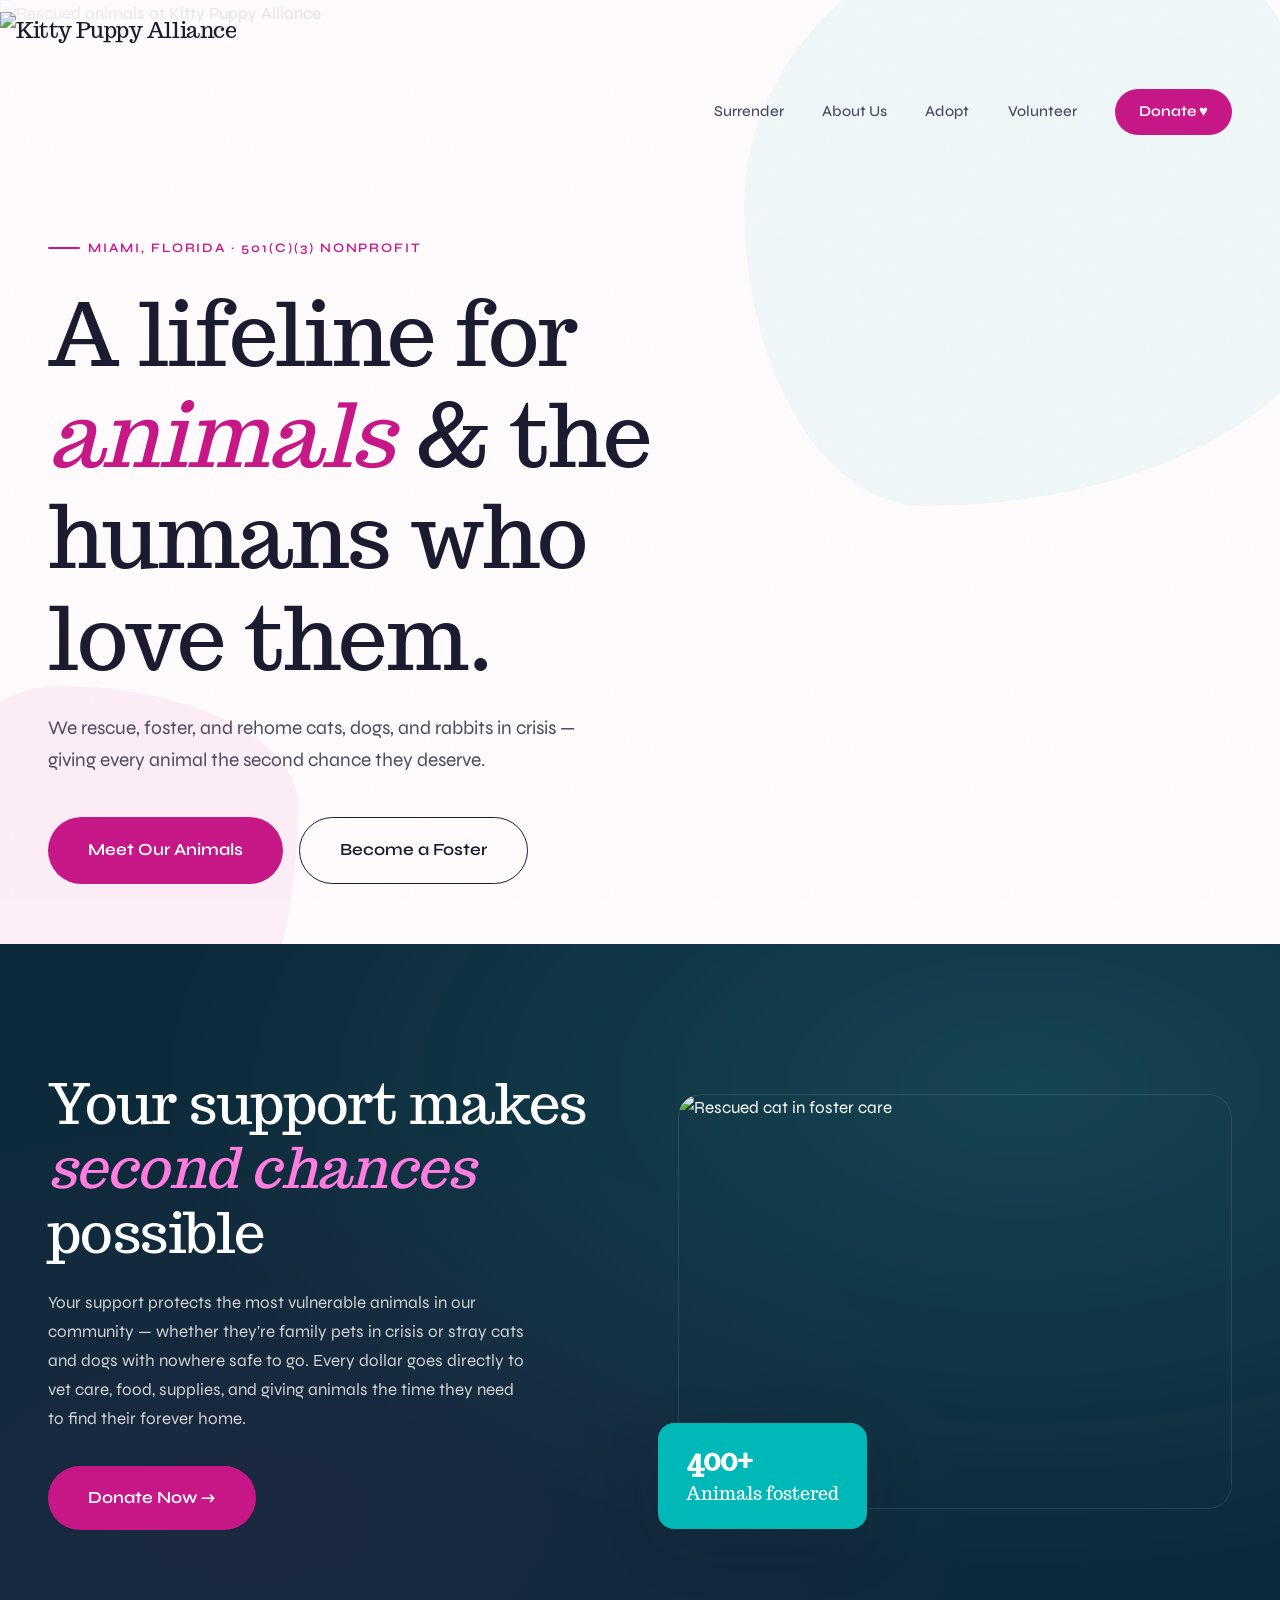
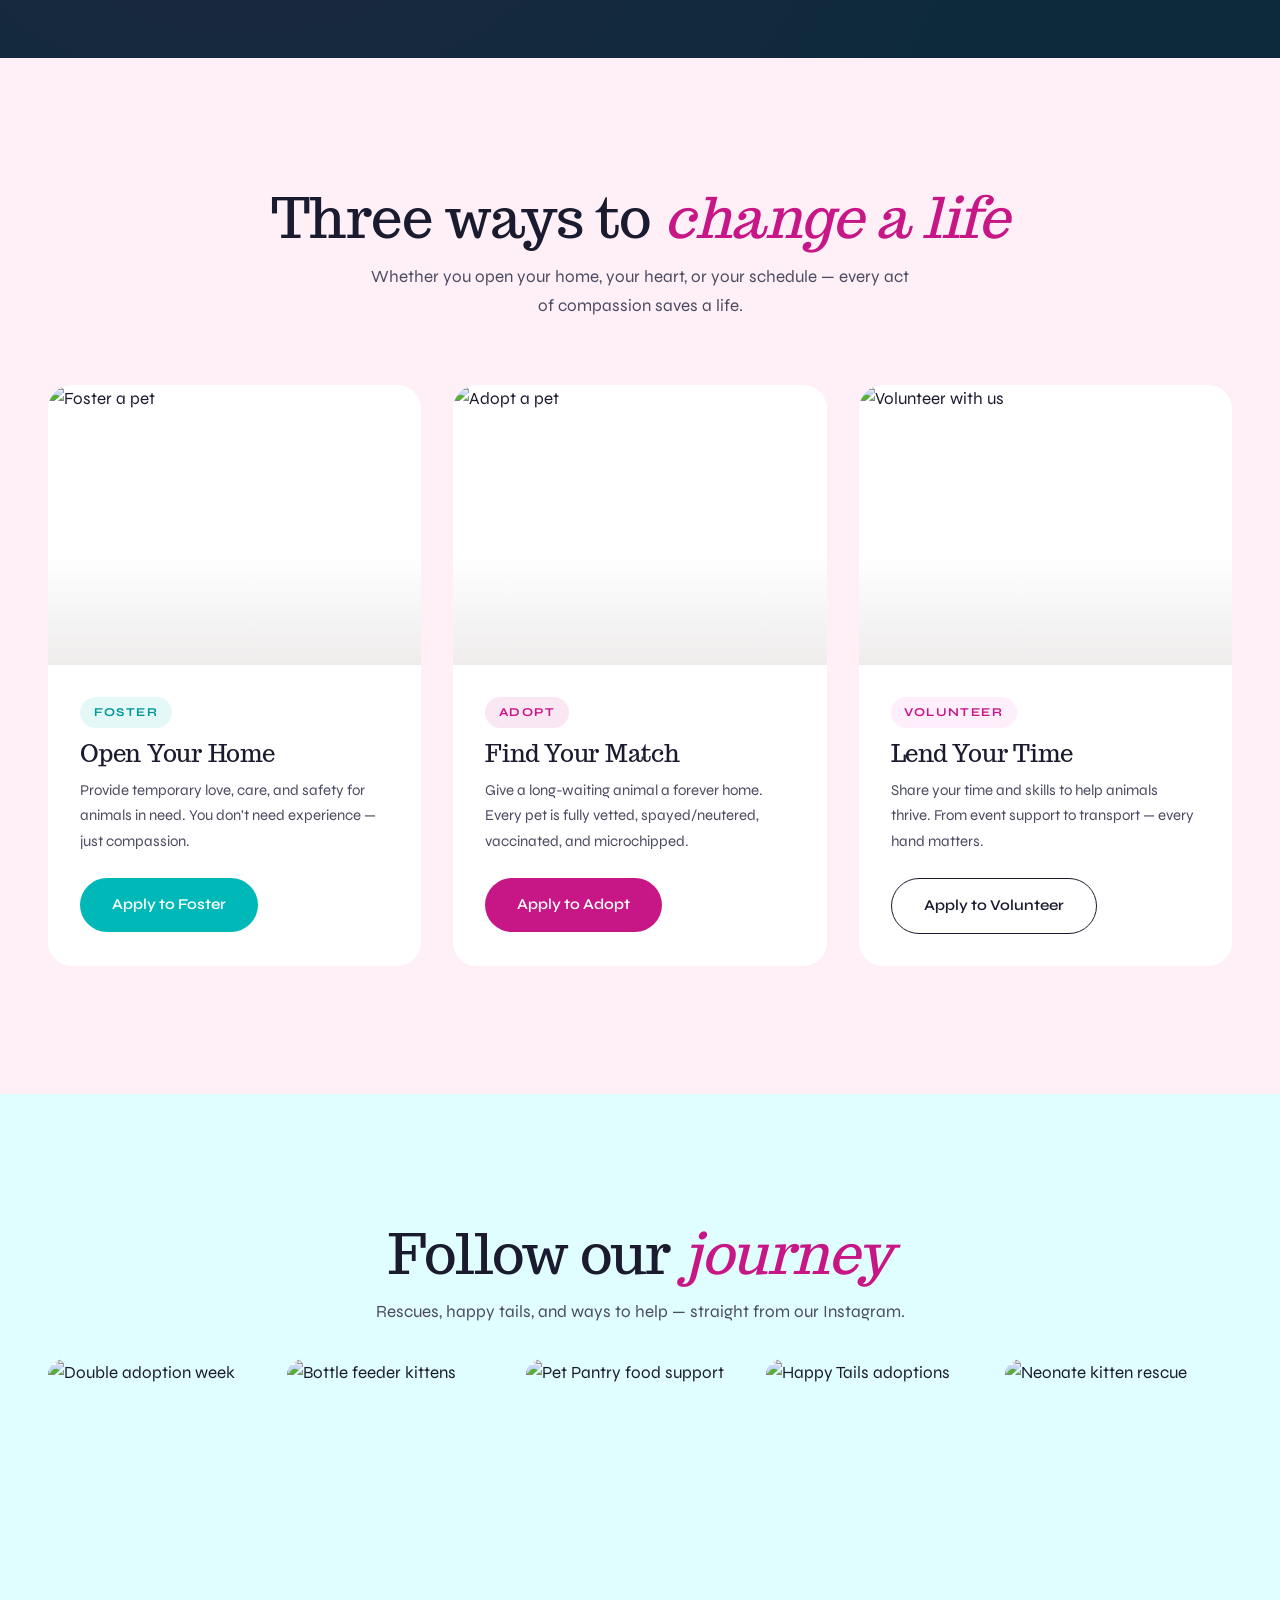
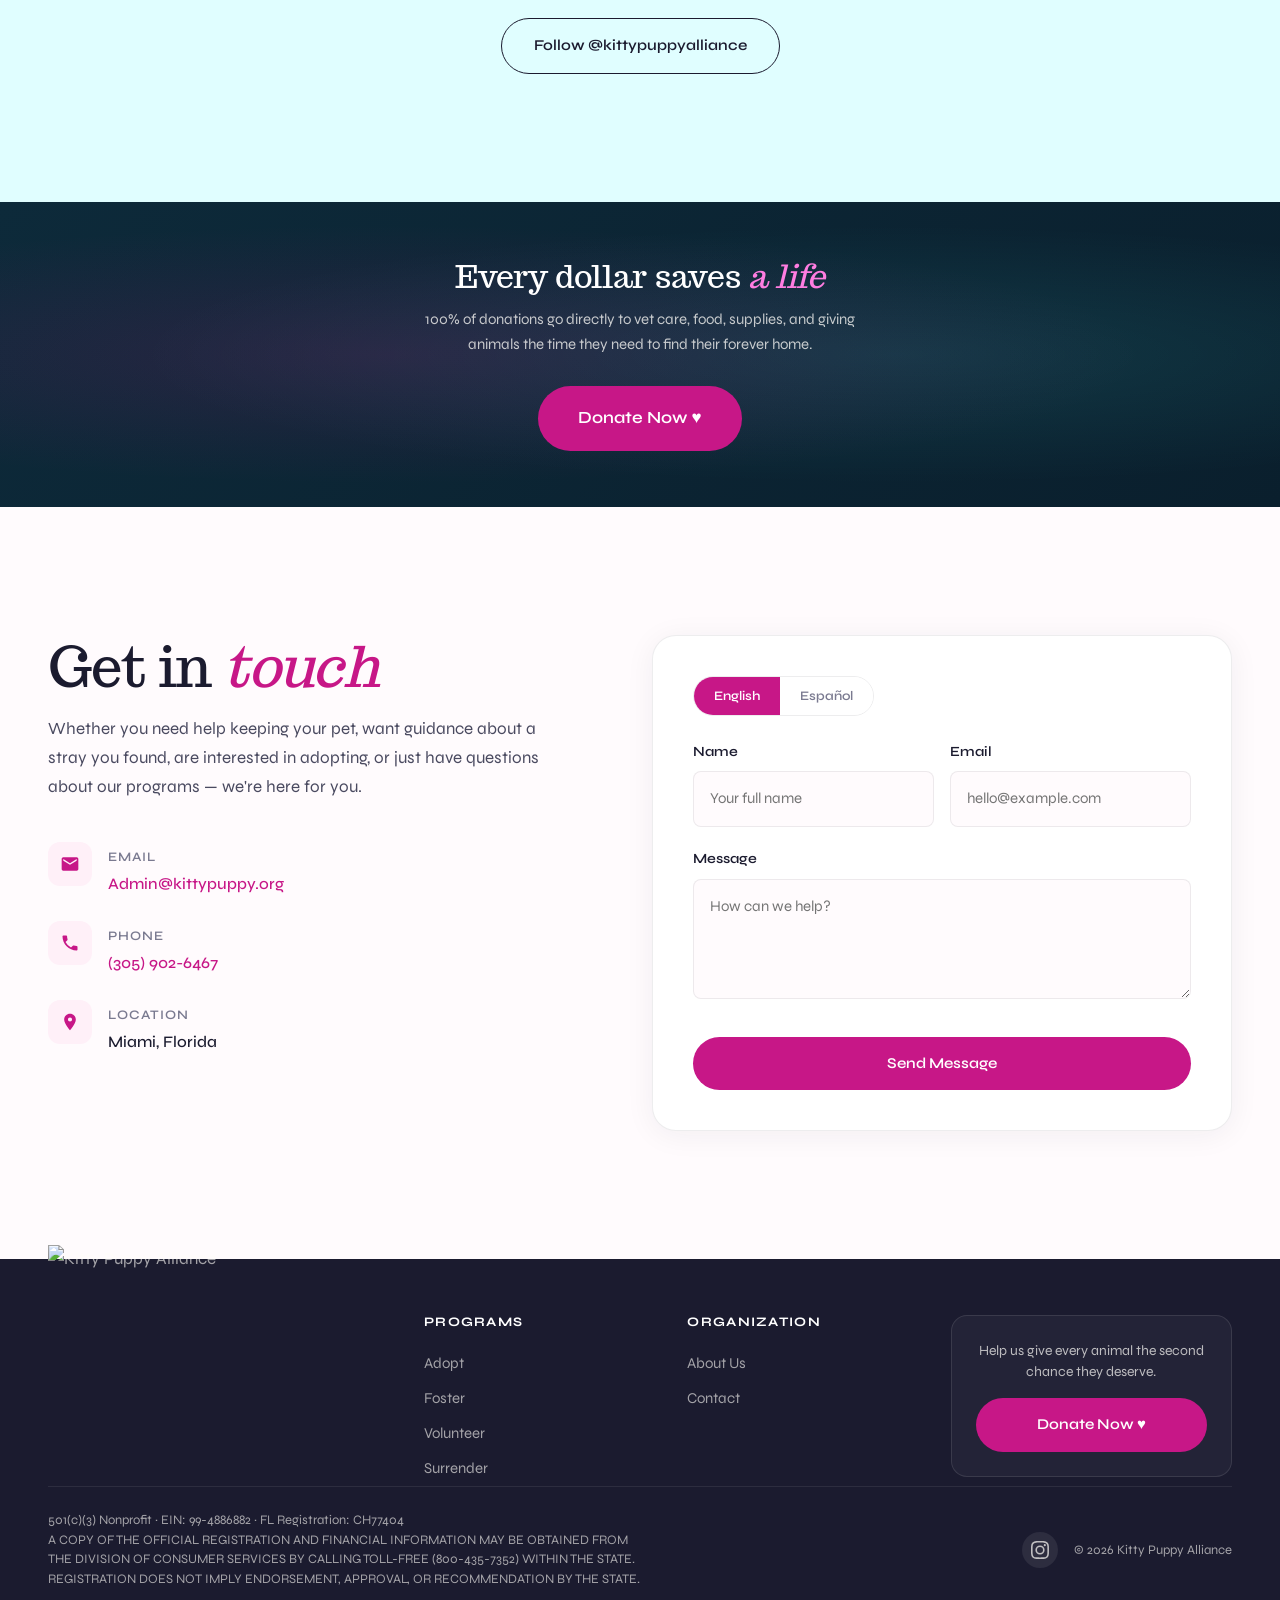
==== index.html @ 5770b817 "Initial commit — Kitty Puppy Alliance website Custom HTML/CSS/JS build with Formspree form integrati" ====
<!DOCTYPE html>
<html lang="en">
<head>
  <meta charset="UTF-8">
  <meta name="viewport" content="width=device-width, initial-scale=1.0">
  <title>Kitty Puppy Alliance — A Lifeline for Animals &amp; The Humans Who Love Them</title>
  <meta name="description" content="Kitty Puppy Alliance is a 501(c)(3) nonprofit animal rescue in Miami, Florida. We rescue, foster, and rehome cats, dogs, and rabbits in crisis.">
  <link rel="preconnect" href="https://fonts.googleapis.com">
  <link rel="preconnect" href="https://fonts.gstatic.com" crossorigin>
  <link href="https://fonts.googleapis.com/css2?family=Trocchi&family=Syne:wght@400;500;600;700&display=swap" rel="stylesheet">
  <link rel="stylesheet" href="styles.css">
</head>
<body>

  <div id="nav-include"></div>

  <!-- Hero -->
  <section class="hero">
    <div class="hero__bg">
      <img src="https://images.squarespace-cdn.com/content/v1/691a7016b13113248eb83f88/54608167-864c-4e49-a7c2-6efa915c23bf/IMG_3566.jpeg" alt="Rescued animals at Kitty Puppy Alliance" loading="eager">
      <div class="hero__overlay"></div>
    </div>
    <div class="hero__shape hero__shape--1"></div>
    <div class="hero__shape hero__shape--2"></div>
    <div class="container">
      <div class="hero__content">
        <span class="hero__eyebrow">Miami, Florida &middot; 501(c)(3) Nonprofit</span>
        <h1>A lifeline for <em>animals</em> &amp; the humans who love them.</h1>
        <p class="hero__subtitle">We rescue, foster, and rehome cats, dogs, and rabbits in crisis — giving every animal the second chance they deserve.</p>
        <div class="hero__actions">
          <a href="adopt.html" class="btn btn--primary btn--lg">Meet Our Animals</a>
          <a href="foster.html" class="btn btn--secondary btn--lg">Become a Foster</a>
        </div>
      </div>
    </div>
  </section>

  <!-- Support / Donate -->
  <section class="support" style="margin-top: 0;">
    <div class="container">
      <div class="support__inner">
        <div class="support__text reveal-left">
          <h2>Your support makes <em>second chances</em> possible</h2>
          <p>Your support protects the most vulnerable animals in our community — whether they're family pets in crisis or stray cats and dogs with nowhere safe to go. Every dollar goes directly to vet care, food, supplies, and giving animals the time they need to find their forever home.</p>
          <a href="https://checkout.shelterluv.com/donate/KPAI" class="btn btn--primary btn--lg" target="_blank" rel="noopener">Donate Now &rarr;</a>
        </div>
        <div class="support__visual reveal-right">
          <div class="support__image-frame">
            <img src="https://images.squarespace-cdn.com/content/v1/691a7016b13113248eb83f88/fd886018-0778-4a6e-8fae-75bd3ea95102/F988ADFD-F4CB-4E10-88B8-0BAFC2BAFEB6.jpeg" alt="Rescued cat in foster care" loading="lazy">
          </div>
          <div class="support__badge">
            <strong>400+</strong>
            Animals fostered
          </div>
        </div>
      </div>
    </div>
  </section>

  <!-- Programs -->
  <section class="programs">
    <div class="container">
      <div class="programs__header reveal">
        <h2>Three ways to <em>change a life</em></h2>
        <p>Whether you open your home, your heart, or your schedule — every act of compassion saves a life.</p>
      </div>
      <div class="programs__grid">
        <div class="program-card reveal reveal-delay-1">
          <div class="program-card__image">
            <img src="https://images.squarespace-cdn.com/content/v1/691a7016b13113248eb83f88/fd886018-0778-4a6e-8fae-75bd3ea95102/F988ADFD-F4CB-4E10-88B8-0BAFC2BAFEB6.jpeg" alt="Foster a pet" loading="lazy">
          </div>
          <div class="program-card__body">
            <span class="program-card__tag program-card__tag--foster">Foster</span>
            <h3>Open Your Home</h3>
            <p>Provide temporary love, care, and safety for animals in need. You don't need experience — just compassion.</p>
            <a href="https://www.shelterluv.com/matchme/foster/KPAI/Cat" class="btn btn--sage" target="_blank" rel="noopener">Apply to Foster</a>
          </div>
        </div>
        <div class="program-card reveal reveal-delay-2">
          <div class="program-card__image">
            <img src="https://images.squarespace-cdn.com/content/v1/691a7016b13113248eb83f88/6ddf6532-f4e2-40ac-bc16-fb9bcedf6098/11F26084-D905-4E90-BDD8-2910A146AE3D_1_105_c.jpeg" alt="Adopt a pet" loading="lazy">
          </div>
          <div class="program-card__body">
            <span class="program-card__tag program-card__tag--adopt">Adopt</span>
            <h3>Find Your Match</h3>
            <p>Give a long-waiting animal a forever home. Every pet is fully vetted, spayed/neutered, vaccinated, and microchipped.</p>
            <a href="https://www.shelterluv.com/matchme/adopt/KPAI/Cat" class="btn btn--primary" target="_blank" rel="noopener">Apply to Adopt</a>
          </div>
        </div>
        <div class="program-card reveal reveal-delay-3">
          <div class="program-card__image">
            <img src="https://images.squarespace-cdn.com/content/v1/691a7016b13113248eb83f88/5311fc59-9206-459a-94c9-543d35c94bcd/IMG_0986.jpeg" alt="Volunteer with us" loading="lazy">
          </div>
          <div class="program-card__body">
            <span class="program-card__tag program-card__tag--volunteer">Volunteer</span>
            <h3>Lend Your Time</h3>
            <p>Share your time and skills to help animals thrive. From event support to transport — every hand matters.</p>
            <a href="https://new.shelterluv.com/form/volunteer/KPAI/51851-volunteer-application" class="btn btn--secondary" target="_blank" rel="noopener">Apply to Volunteer</a>
          </div>
        </div>
      </div>
    </div>
  </section>

  <!-- Instagram Feed -->
  <section style="background: var(--bg-sage-light);">
    <div class="container">
      <div class="programs__header reveal" style="margin-bottom: 0;">
        <h2>Follow our <em>journey</em></h2>
        <p>Rescues, happy tails, and ways to help — straight from our Instagram.</p>
      </div>
      <div class="ig-grid reveal">
        <a href="https://www.instagram.com/p/DWP12eRjQel/" target="_blank" rel="noopener" class="ig-grid__item">
          <img src="https://images.squarespace-cdn.com/content/v1/691a7016b13113248eb83f88/1774317155910-GKJNLU2MZL0O3JR8AP4O/image-asset.jpeg" alt="Double adoption week" loading="lazy">
          <div class="ig-grid__overlay"><svg xmlns="http://www.w3.org/2000/svg" viewBox="0 0 24 24"><path d="M12 2.163c3.204 0 3.584.012 4.85.07 3.252.148 4.771 1.691 4.919 4.919.058 1.265.069 1.645.069 4.849 0 3.205-.012 3.584-.069 4.849-.149 3.225-1.664 4.771-4.919 4.919-1.266.058-1.644.07-4.85.07-3.204 0-3.584-.012-4.849-.07-3.26-.149-4.771-1.699-4.919-4.92-.058-1.265-.07-1.644-.07-4.849 0-3.204.013-3.583.07-4.849.149-3.227 1.664-4.771 4.919-4.919 1.266-.057 1.645-.069 4.849-.069zM12 0C8.741 0 8.333.014 7.053.072 2.695.272.273 2.69.073 7.052.014 8.333 0 8.741 0 12c0 3.259.014 3.668.072 4.948.2 4.358 2.618 6.78 6.98 6.98C8.333 23.986 8.741 24 12 24c3.259 0 3.668-.014 4.948-.072 4.354-.2 6.782-2.618 6.979-6.98.059-1.28.073-1.689.073-4.948 0-3.259-.014-3.667-.072-4.947-.196-4.354-2.617-6.78-6.979-6.98C15.668.014 15.259 0 12 0zm0 5.838a6.162 6.162 0 100 12.324 6.162 6.162 0 000-12.324zM12 16a4 4 0 110-8 4 4 0 010 8zm6.406-11.845a1.44 1.44 0 100 2.881 1.44 1.44 0 000-2.881z"/></svg></div>
        </a>
        <a href="https://www.instagram.com/p/DWKVQyRFB41/" target="_blank" rel="noopener" class="ig-grid__item">
          <img src="https://images.squarespace-cdn.com/content/v1/691a7016b13113248eb83f88/1774131283427-M9FL3UNNL8Z00792PB2P/image-asset.jpeg" alt="Bottle feeder kittens" loading="lazy">
          <div class="ig-grid__overlay"><svg xmlns="http://www.w3.org/2000/svg" viewBox="0 0 24 24"><path d="M12 2.163c3.204 0 3.584.012 4.85.07 3.252.148 4.771 1.691 4.919 4.919.058 1.265.069 1.645.069 4.849 0 3.205-.012 3.584-.069 4.849-.149 3.225-1.664 4.771-4.919 4.919-1.266.058-1.644.07-4.85.07-3.204 0-3.584-.012-4.849-.07-3.26-.149-4.771-1.699-4.919-4.92-.058-1.265-.07-1.644-.07-4.849 0-3.204.013-3.583.07-4.849.149-3.227 1.664-4.771 4.919-4.919 1.266-.057 1.645-.069 4.849-.069zM12 0C8.741 0 8.333.014 7.053.072 2.695.272.273 2.69.073 7.052.014 8.333 0 8.741 0 12c0 3.259.014 3.668.072 4.948.2 4.358 2.618 6.78 6.98 6.98C8.333 23.986 8.741 24 12 24c3.259 0 3.668-.014 4.948-.072 4.354-.2 6.782-2.618 6.979-6.98.059-1.28.073-1.689.073-4.948 0-3.259-.014-3.667-.072-4.947-.196-4.354-2.617-6.78-6.979-6.98C15.668.014 15.259 0 12 0zm0 5.838a6.162 6.162 0 100 12.324 6.162 6.162 0 000-12.324zM12 16a4 4 0 110-8 4 4 0 010 8zm6.406-11.845a1.44 1.44 0 100 2.881 1.44 1.44 0 000-2.881z"/></svg></div>
        </a>
        <a href="https://www.instagram.com/p/DWEZ2PWCpsP/" target="_blank" rel="noopener" class="ig-grid__item">
          <img src="https://images.squarespace-cdn.com/content/v1/691a7016b13113248eb83f88/1773930062171-0SS6XVRZ5GCM2GDTG0KZ/image-asset.jpeg" alt="Pet Pantry food support" loading="lazy">
          <div class="ig-grid__overlay"><svg xmlns="http://www.w3.org/2000/svg" viewBox="0 0 24 24"><path d="M12 2.163c3.204 0 3.584.012 4.85.07 3.252.148 4.771 1.691 4.919 4.919.058 1.265.069 1.645.069 4.849 0 3.205-.012 3.584-.069 4.849-.149 3.225-1.664 4.771-4.919 4.919-1.266.058-1.644.07-4.85.07-3.204 0-3.584-.012-4.849-.07-3.26-.149-4.771-1.699-4.919-4.92-.058-1.265-.07-1.644-.07-4.849 0-3.204.013-3.583.07-4.849.149-3.227 1.664-4.771 4.919-4.919 1.266-.057 1.645-.069 4.849-.069zM12 0C8.741 0 8.333.014 7.053.072 2.695.272.273 2.69.073 7.052.014 8.333 0 8.741 0 12c0 3.259.014 3.668.072 4.948.2 4.358 2.618 6.78 6.98 6.98C8.333 23.986 8.741 24 12 24c3.259 0 3.668-.014 4.948-.072 4.354-.2 6.782-2.618 6.979-6.98.059-1.28.073-1.689.073-4.948 0-3.259-.014-3.667-.072-4.947-.196-4.354-2.617-6.78-6.979-6.98C15.668.014 15.259 0 12 0zm0 5.838a6.162 6.162 0 100 12.324 6.162 6.162 0 000-12.324zM12 16a4 4 0 110-8 4 4 0 010 8zm6.406-11.845a1.44 1.44 0 100 2.881 1.44 1.44 0 000-2.881z"/></svg></div>
        </a>
        <a href="https://www.instagram.com/p/DWCsL9SlCIN/" target="_blank" rel="noopener" class="ig-grid__item">
          <img src="https://images.squarespace-cdn.com/content/v1/691a7016b13113248eb83f88/1773873882048-8CS8K16EVOA4K0YY1HZN/image-asset.jpeg" alt="Happy Tails adoptions" loading="lazy">
          <div class="ig-grid__overlay"><svg xmlns="http://www.w3.org/2000/svg" viewBox="0 0 24 24"><path d="M12 2.163c3.204 0 3.584.012 4.85.07 3.252.148 4.771 1.691 4.919 4.919.058 1.265.069 1.645.069 4.849 0 3.205-.012 3.584-.069 4.849-.149 3.225-1.664 4.771-4.919 4.919-1.266.058-1.644.07-4.85.07-3.204 0-3.584-.012-4.849-.07-3.26-.149-4.771-1.699-4.919-4.92-.058-1.265-.07-1.644-.07-4.849 0-3.204.013-3.583.07-4.849.149-3.227 1.664-4.771 4.919-4.919 1.266-.057 1.645-.069 4.849-.069zM12 0C8.741 0 8.333.014 7.053.072 2.695.272.273 2.69.073 7.052.014 8.333 0 8.741 0 12c0 3.259.014 3.668.072 4.948.2 4.358 2.618 6.78 6.98 6.98C8.333 23.986 8.741 24 12 24c3.259 0 3.668-.014 4.948-.072 4.354-.2 6.782-2.618 6.979-6.98.059-1.28.073-1.689.073-4.948 0-3.259-.014-3.667-.072-4.947-.196-4.354-2.617-6.78-6.979-6.98C15.668.014 15.259 0 12 0zm0 5.838a6.162 6.162 0 100 12.324 6.162 6.162 0 000-12.324zM12 16a4 4 0 110-8 4 4 0 010 8zm6.406-11.845a1.44 1.44 0 100 2.881 1.44 1.44 0 000-2.881z"/></svg></div>
        </a>
        <a href="https://www.instagram.com/p/DV6NCt9jXRo/" target="_blank" rel="noopener" class="ig-grid__item">
          <img src="https://images.squarespace-cdn.com/content/v1/691a7016b13113248eb83f88/1773588071736-IW64A3GZFKMTSSJ0R5R1/image-asset.jpeg" alt="Neonate kitten rescue" loading="lazy">
          <div class="ig-grid__overlay"><svg xmlns="http://www.w3.org/2000/svg" viewBox="0 0 24 24"><path d="M12 2.163c3.204 0 3.584.012 4.85.07 3.252.148 4.771 1.691 4.919 4.919.058 1.265.069 1.645.069 4.849 0 3.205-.012 3.584-.069 4.849-.149 3.225-1.664 4.771-4.919 4.919-1.266.058-1.644.07-4.85.07-3.204 0-3.584-.012-4.849-.07-3.26-.149-4.771-1.699-4.919-4.92-.058-1.265-.07-1.644-.07-4.849 0-3.204.013-3.583.07-4.849.149-3.227 1.664-4.771 4.919-4.919 1.266-.057 1.645-.069 4.849-.069zM12 0C8.741 0 8.333.014 7.053.072 2.695.272.273 2.69.073 7.052.014 8.333 0 8.741 0 12c0 3.259.014 3.668.072 4.948.2 4.358 2.618 6.78 6.98 6.98C8.333 23.986 8.741 24 12 24c3.259 0 3.668-.014 4.948-.072 4.354-.2 6.782-2.618 6.979-6.98.059-1.28.073-1.689.073-4.948 0-3.259-.014-3.667-.072-4.947-.196-4.354-2.617-6.78-6.979-6.98C15.668.014 15.259 0 12 0zm0 5.838a6.162 6.162 0 100 12.324 6.162 6.162 0 000-12.324zM12 16a4 4 0 110-8 4 4 0 010 8zm6.406-11.845a1.44 1.44 0 100 2.881 1.44 1.44 0 000-2.881z"/></svg></div>
        </a>
      </div>
      <div style="text-align: center; margin-top: 2rem;" class="reveal">
        <a href="https://www.instagram.com/kittypuppyalliance/" target="_blank" rel="noopener" class="btn btn--secondary">Follow @kittypuppyalliance</a>
      </div>
    </div>
  </section>

  <!-- Donate CTA Banner -->
  <section class="donate-banner">
    <div class="container">
      <div class="donate-banner__inner">
        <h3>Every dollar saves <em>a life</em></h3>
        <p>100% of donations go directly to vet care, food, supplies, and giving animals the time they need to find their forever home.</p>
        <a href="https://checkout.shelterluv.com/donate/KPAI" class="btn btn--primary btn--lg" target="_blank" rel="noopener">Donate Now &hearts;</a>
      </div>
    </div>
  </section>

  <!-- Contact -->
  <section class="contact" id="contact">
    <div class="container">
      <div class="contact__inner">
        <div class="contact__info reveal-left">
          <h2>Get in <em>touch</em></h2>
          <p>Whether you need help keeping your pet, want guidance about a stray you found, are interested in adopting, or just have questions about our programs — we're here for you.</p>
          <div class="contact__detail">
            <div class="contact__detail-icon">
              <svg xmlns="http://www.w3.org/2000/svg" viewBox="0 0 24 24"><path d="M20 4H4c-1.1 0-2 .9-2 2v12c0 1.1.9 2 2 2h16c1.1 0 2-.9 2-2V6c0-1.1-.9-2-2-2zm0 4l-8 5-8-5V6l8 5 8-5v2z"/></svg>
            </div>
            <div class="contact__detail-text">
              <div class="contact__detail-label">Email</div>
              <div class="contact__detail-value"><a href="mailto:Admin@kittypuppy.org">Admin@kittypuppy.org</a></div>
            </div>
          </div>
          <div class="contact__detail">
            <div class="contact__detail-icon">
              <svg xmlns="http://www.w3.org/2000/svg" viewBox="0 0 24 24"><path d="M6.62 10.79a15.053 15.053 0 006.59 6.59l2.2-2.2a1.003 1.003 0 011.01-.24c1.12.37 2.33.57 3.57.57.55 0 1 .45 1 1V20c0 .55-.45 1-1 1-9.39 0-17-7.61-17-17 0-.55.45-1 1-1h3.5c.55 0 1 .45 1 1 0 1.25.2 2.45.57 3.57.1.31.03.66-.25 1.02l-2.2 2.2z"/></svg>
            </div>
            <div class="contact__detail-text">
              <div class="contact__detail-label">Phone</div>
              <div class="contact__detail-value"><a href="tel:+13059026467">(305) 902-6467</a></div>
            </div>
          </div>
          <div class="contact__detail">
            <div class="contact__detail-icon">
              <svg xmlns="http://www.w3.org/2000/svg" viewBox="0 0 24 24"><path d="M12 2C8.13 2 5 5.13 5 9c0 5.25 7 13 7 13s7-7.75 7-13c0-3.87-3.13-7-7-7zm0 9.5a2.5 2.5 0 010-5 2.5 2.5 0 010 5z"/></svg>
            </div>
            <div class="contact__detail-text">
              <div class="contact__detail-label">Location</div>
              <div class="contact__detail-value">Miami, Florida</div>
            </div>
          </div>
        </div>
        <form class="form reveal-right" action="https://formspree.io/f/xvzdnaza" method="POST" data-lang-form>
          <input type="hidden" name="_subject" value="New Contact Message — KPA Website">
          <div class="form__lang-toggle">
            <button type="button" class="form__lang-btn selected" data-lang="en">English</button>
            <button type="button" class="form__lang-btn" data-lang="es">Espa&ntilde;ol</button>
          </div>
          <div class="form__row">
            <div class="form__group">
              <label class="form__label" for="name" data-en="Name" data-es="Nombre">Name</label>
              <input class="form__input" type="text" id="name" name="name" data-en-ph="Your full name" data-es-ph="Su nombre completo" placeholder="Your full name" required>
            </div>
            <div class="form__group">
              <label class="form__label" for="email" data-en="Email" data-es="Correo electr&oacute;nico">Email</label>
              <input class="form__input" type="email" id="email" name="email" data-en-ph="hello@example.com" data-es-ph="hola@ejemplo.com" placeholder="hello@example.com" required>
            </div>
          </div>
          <div class="form__group">
            <label class="form__label" for="message" data-en="Message" data-es="Mensaje">Message</label>
            <textarea class="form__textarea" id="message" name="message" data-en-ph="How can we help?" data-es-ph="&iquest;C&oacute;mo podemos ayudarle?" placeholder="How can we help?" required></textarea>
          </div>
          <button type="submit" class="btn btn--primary" data-en="Send Message" data-es="Enviar mensaje">Send Message</button>
        </form>
      </div>
    </div>
  </section>

  <div id="footer-include"></div>
  <div id="donate-modal-include"></div>

  <script src="script.js"></script>
</body>
</html>
---- styles.css ----
/* ============================================
   KITTY PUPPY ALLIANCE — Editorial Sanctuary
   ============================================ */

/* --- CSS Variables --- */
:root {
  --bg-cream: #FFFBFD;
  --bg-warm: #FFF0F8;
  --bg-blush: #FFE4F0;
  --bg-sage-light: #E0FEFF;
  --text-primary: #1B1B2F;
  --text-secondary: #4A4A60;
  --text-muted: #7A7A90;
  --accent-terracotta: #c71787;
  --accent-terracotta-dark: #a01270;
  --accent-sage: #00b8b8;
  --accent-sage-dark: #009696;
  --accent-gold: #ff7de1;
  --accent-forest: #0d2a3a;
  --accent-teal: #4dfffe;
  --white: #ffffff;
  --border-light: rgba(27, 27, 47, 0.08);
  --shadow-soft: 0 4px 30px rgba(27, 27, 47, 0.06);
  --shadow-medium: 0 8px 40px rgba(27, 27, 47, 0.1);
  --shadow-strong: 0 16px 60px rgba(27, 27, 47, 0.14);
  --radius-sm: 8px;
  --radius-md: 16px;
  --radius-lg: 24px;
  --radius-xl: 40px;
  --transition-fast: 0.2s cubic-bezier(0.4, 0, 0.2, 1);
  --transition-smooth: 0.4s cubic-bezier(0.4, 0, 0.2, 1);
  --transition-spring: 0.6s cubic-bezier(0.34, 1.56, 0.64, 1);
  --font-display: 'Trocchi', 'Georgia', serif;
  --font-body: 'Syne', 'Segoe UI', sans-serif;
  --container-max: 1280px;
  --container-narrow: 860px;
}

/* --- Reset & Base --- */
*, *::before, *::after {
  margin: 0;
  padding: 0;
  box-sizing: border-box;
}

html {
  scroll-behavior: smooth;
  -webkit-font-smoothing: antialiased;
  -moz-osx-font-smoothing: grayscale;
  overflow-x: hidden;
}

body {
  font-family: var(--font-body);
  font-size: 1.0625rem;
  line-height: 1.7;
  color: var(--text-primary);
  background-color: var(--bg-cream);
  overflow-x: hidden;
}

/* Grain overlay */
body::after {
  content: '';
  position: fixed;
  inset: 0;
  pointer-events: none;
  z-index: 9999;
  opacity: 0.018;
  background-image: url("data:image/svg+xml,%3Csvg viewBox='0 0 256 256' xmlns='http://www.w3.org/2000/svg'%3E%3Cfilter id='n'%3E%3CfeTurbulence type='fractalNoise' baseFrequency='0.85' numOctaves='4' stitchTiles='stitch'/%3E%3C/filter%3E%3Crect width='100%25' height='100%25' filter='url(%23n)'/%3E%3C/svg%3E");
  background-repeat: repeat;
  background-size: 200px;
}

img {
  max-width: 100%;
  height: auto;
  display: block;
}

a {
  color: inherit;
  text-decoration: none;
}

ul, ol {
  list-style: none;
}

button, input, textarea, select {
  font: inherit;
  color: inherit;
  border: none;
  background: none;
  outline: none;
}

button {
  cursor: pointer;
}

/* --- Typography --- */
h1, h2, h3, h4 {
  font-family: var(--font-display);
  font-weight: 400;
  line-height: 1.15;
  letter-spacing: -0.01em;
}

h1 {
  font-size: clamp(2.8rem, 7vw, 5.5rem);
}

h2 {
  font-size: clamp(2rem, 4.5vw, 3.5rem);
}

h3 {
  font-size: clamp(1.5rem, 2.5vw, 2rem);
}

h4 {
  font-size: clamp(1.2rem, 2vw, 1.5rem);
}

p {
  max-width: 68ch;
}

.text-muted {
  color: var(--text-muted);
}

.text-secondary {
  color: var(--text-secondary);
}

em, .italic {
  font-style: italic;
}

.display-serif {
  font-family: var(--font-display);
}

/* --- Layout --- */
.container {
  width: 100%;
  max-width: var(--container-max);
  margin: 0 auto;
  padding: 0 clamp(1.25rem, 4vw, 3rem);
}

.container--narrow {
  max-width: var(--container-narrow);
}

section {
  padding: clamp(4rem, 10vw, 8rem) 0;
}

/* --- Scroll Reveal Animations --- */
.reveal {
  opacity: 0;
  transform: translateY(32px);
  transition: opacity 0.8s cubic-bezier(0.4, 0, 0.2, 1),
              transform 0.8s cubic-bezier(0.4, 0, 0.2, 1);
}

.reveal.visible {
  opacity: 1;
  transform: translateY(0);
}

.reveal-delay-1 { transition-delay: 0.1s; }
.reveal-delay-2 { transition-delay: 0.2s; }
.reveal-delay-3 { transition-delay: 0.3s; }
.reveal-delay-4 { transition-delay: 0.4s; }

/* Fade in from left/right */
.reveal-left {
  opacity: 0;
  transform: translateX(-40px);
  transition: opacity 0.8s cubic-bezier(0.4, 0, 0.2, 1),
              transform 0.8s cubic-bezier(0.4, 0, 0.2, 1);
}

.reveal-right {
  opacity: 0;
  transform: translateX(40px);
  transition: opacity 0.8s cubic-bezier(0.4, 0, 0.2, 1),
              transform 0.8s cubic-bezier(0.4, 0, 0.2, 1);
}

.reveal-left.visible,
.reveal-right.visible {
  opacity: 1;
  transform: translateX(0);
}

/* --- Navigation --- */
.nav {
  position: fixed;
  top: 0;
  left: 0;
  right: 0;
  z-index: 1000;
  padding: 0.75rem 0;
  transition: background var(--transition-smooth),
              padding var(--transition-smooth),
              box-shadow var(--transition-smooth);
}

.nav.scrolled {
  background: rgba(255, 251, 253, 0.95);
  backdrop-filter: blur(20px);
  -webkit-backdrop-filter: blur(20px);
  padding: 0.5rem 0;
  box-shadow: 0 1px 0 var(--border-light);
}

.nav__inner {
  display: flex;
  align-items: center;
  justify-content: space-between;
  max-width: var(--container-max);
  margin: 0 auto;
  padding: 0 clamp(1.25rem, 4vw, 3rem) 0 0;
}

.nav__logo {
  display: flex;
  align-items: center;
  gap: 0.75rem;
  font-family: var(--font-display);
  font-size: 1.35rem;
  font-weight: 500;
  letter-spacing: -0.02em;
  color: var(--text-primary);
  transition: opacity var(--transition-fast);
}

.nav__logo:hover {
  opacity: 0.7;
}

.nav__logo-img {
  height: 200px;
  width: auto;
  flex-shrink: 0;
  transition: height 0.5s cubic-bezier(0.4, 0, 0.2, 1),
              opacity var(--transition-fast);
}

.nav.scrolled .nav__logo-img {
  height: 60px;
}

.nav__logo:hover .nav__logo-img {
  opacity: 0.8;
}

.nav__links {
  display: flex;
  align-items: center;
  gap: clamp(1.5rem, 3vw, 2.5rem);
}

.nav__link {
  font-size: 0.9375rem;
  font-weight: 500;
  color: var(--text-secondary);
  position: relative;
  transition: color var(--transition-fast);
}

.nav__link::after {
  content: '';
  position: absolute;
  bottom: -4px;
  left: 0;
  width: 0;
  height: 2px;
  background: var(--accent-terracotta);
  border-radius: 1px;
  transition: width var(--transition-smooth);
}

.nav__link:hover {
  color: var(--text-primary);
}

.nav__link:hover::after {
  width: 100%;
}

.nav__link--active {
  color: var(--text-primary);
}

.nav__link--active::after {
  width: 100%;
}

.nav__donate {
  display: inline-flex;
  align-items: center;
  gap: 0.5rem;
  padding: 0.625rem 1.5rem;
  background: var(--accent-terracotta);
  color: var(--white);
  font-size: 0.9375rem;
  font-weight: 600;
  border-radius: 100px;
  transition: background var(--transition-fast),
              transform var(--transition-fast);
}

.nav__donate:hover {
  background: var(--accent-terracotta-dark);
  transform: translateY(-1px);
}

/* Mobile menu */
.nav__hamburger {
  display: none;
  flex-direction: column;
  gap: 5px;
  padding: 4px;
  cursor: pointer;
  z-index: 1001;
}

.nav__hamburger span {
  display: block;
  width: 24px;
  height: 2px;
  background: var(--text-primary);
  border-radius: 2px;
  transition: transform var(--transition-smooth), opacity var(--transition-fast);
}

.nav__hamburger.active span:nth-child(1) {
  transform: rotate(45deg) translate(5px, 5px);
}

.nav__hamburger.active span:nth-child(2) {
  opacity: 0;
}

.nav__hamburger.active span:nth-child(3) {
  transform: rotate(-45deg) translate(5px, -5px);
}

/* --- Buttons --- */
.btn {
  display: inline-flex;
  align-items: center;
  justify-content: center;
  gap: 0.5rem;
  padding: 0.875rem 2rem;
  font-size: 0.9375rem;
  font-weight: 600;
  border-radius: 100px;
  transition: all var(--transition-fast);
  position: relative;
  overflow: hidden;
}

.btn--primary {
  background: var(--accent-terracotta);
  color: var(--white);
}

.btn--primary:hover {
  background: var(--accent-terracotta-dark);
  transform: translateY(-2px);
  box-shadow: 0 8px 24px rgba(199, 23, 135, 0.3);
}

.btn--secondary {
  background: transparent;
  color: var(--text-primary);
  border: 1.5px solid var(--text-primary);
}

.btn--secondary:hover {
  background: var(--text-primary);
  color: var(--white);
  transform: translateY(-2px);
}

.btn--sage {
  background: var(--accent-sage);
  color: var(--white);
}

.btn--sage:hover {
  background: var(--accent-sage-dark);
  transform: translateY(-2px);
  box-shadow: 0 8px 24px rgba(0, 184, 184, 0.3);
}

.btn--ghost {
  background: transparent;
  color: var(--accent-terracotta);
  padding: 0;
  font-weight: 600;
}

.btn--ghost::after {
  content: ' \2192';
  transition: transform var(--transition-fast);
  display: inline-block;
}

.btn--ghost:hover {
  color: var(--accent-terracotta-dark);
}

.btn--ghost:hover::after {
  transform: translateX(4px);
}

.btn--lg {
  padding: 1.125rem 2.5rem;
  font-size: 1.0625rem;
}

/* --- Hero Section --- */
.hero {
  position: relative;
  min-height: 100vh;
  display: flex;
  align-items: center;
  overflow: hidden;
  padding-top: 230px;
  padding-bottom: 60px;
}

.hero__bg {
  position: absolute;
  inset: 0;
  z-index: 0;
}

.hero__bg img {
  width: 100%;
  height: 100%;
  object-fit: cover;
  object-position: center 30%;
}

.hero__overlay {
  position: absolute;
  inset: 0;
  background: linear-gradient(
    135deg,
    rgba(255, 251, 253, 0.93) 0%,
    rgba(255, 251, 253, 0.80) 40%,
    rgba(255, 251, 253, 0.55) 100%
  );
}

.hero__content {
  position: relative;
  z-index: 1;
  max-width: 720px;
}

.hero__eyebrow {
  display: inline-flex;
  align-items: center;
  gap: 0.5rem;
  font-size: 0.8125rem;
  font-weight: 600;
  text-transform: uppercase;
  letter-spacing: 0.15em;
  color: var(--accent-terracotta);
  margin-bottom: 1.5rem;
  opacity: 0;
  transform: translateY(20px);
  animation: fadeUp 0.8s 0.3s forwards;
}

.hero__eyebrow::before {
  content: '';
  width: 32px;
  height: 2px;
  background: var(--accent-terracotta);
  border-radius: 1px;
}

.hero h1 {
  margin-bottom: 1.5rem;
  opacity: 0;
  transform: translateY(30px);
  animation: fadeUp 0.8s 0.5s forwards;
}

.hero h1 em {
  color: var(--accent-terracotta);
  font-style: italic;
}

.hero__subtitle {
  font-size: clamp(1.0625rem, 1.5vw, 1.25rem);
  color: var(--text-secondary);
  max-width: 540px;
  margin-bottom: 2.5rem;
  opacity: 0;
  transform: translateY(20px);
  animation: fadeUp 0.8s 0.7s forwards;
}

.hero__actions {
  display: flex;
  flex-wrap: wrap;
  gap: 1rem;
  opacity: 0;
  transform: translateY(20px);
  animation: fadeUp 0.8s 0.9s forwards;
}

/* Organic shape decoration */
.hero__shape {
  position: absolute;
  z-index: 0;
  opacity: 0.06;
}

.hero__shape--1 {
  top: -10%;
  right: -5%;
  width: 600px;
  height: 600px;
  background: var(--accent-sage);
  border-radius: 60% 40% 70% 30% / 50% 60% 40% 50%;
  animation: morphBlob 20s ease-in-out infinite;
}

.hero__shape--2 {
  bottom: -15%;
  left: -8%;
  width: 400px;
  height: 400px;
  background: var(--accent-terracotta);
  border-radius: 40% 60% 30% 70% / 60% 30% 70% 40%;
  animation: morphBlob 15s ease-in-out infinite reverse;
}

@keyframes morphBlob {
  0%, 100% { border-radius: 60% 40% 70% 30% / 50% 60% 40% 50%; }
  25% { border-radius: 40% 60% 30% 70% / 60% 30% 70% 40%; }
  50% { border-radius: 50% 50% 60% 40% / 40% 70% 30% 60%; }
  75% { border-radius: 70% 30% 50% 50% / 50% 40% 60% 50%; }
}

@keyframes fadeUp {
  to {
    opacity: 1;
    transform: translateY(0);
  }
}

/* --- Page Hero (inner pages) --- */
.page-hero {
  position: relative;
  padding: clamp(14rem, 18vw, 16rem) 0 clamp(4rem, 8vw, 6rem);
  overflow: hidden;
}

.page-hero__bg {
  position: absolute;
  inset: 0;
  background: linear-gradient(160deg, var(--bg-cream) 0%, var(--bg-warm) 50%, var(--bg-blush) 100%);
}

.page-hero__shape {
  position: absolute;
  opacity: 0.04;
  border-radius: 50%;
}

.page-hero__shape--1 {
  top: -20%;
  right: -10%;
  width: 500px;
  height: 500px;
  background: var(--accent-terracotta);
  border-radius: 60% 40% 70% 30% / 50% 60% 40% 50%;
}

.page-hero__shape--2 {
  bottom: -30%;
  left: -5%;
  width: 350px;
  height: 350px;
  background: var(--accent-sage);
  border-radius: 40% 60% 30% 70% / 60% 30% 70% 40%;
}

.page-hero__content {
  position: relative;
  z-index: 1;
}

.page-hero__eyebrow {
  display: inline-flex;
  align-items: center;
  gap: 0.5rem;
  font-size: 0.8125rem;
  font-weight: 600;
  text-transform: uppercase;
  letter-spacing: 0.15em;
  color: var(--accent-terracotta);
  margin-bottom: 1.25rem;
}

.page-hero__eyebrow::before {
  content: '';
  width: 24px;
  height: 2px;
  background: var(--accent-terracotta);
  border-radius: 1px;
}

.page-hero h1 {
  margin-bottom: 1.25rem;
}

.page-hero h1 em {
  color: var(--accent-terracotta);
}

.page-hero__desc {
  font-size: clamp(1.0625rem, 1.5vw, 1.1875rem);
  color: var(--text-secondary);
  max-width: 600px;
}

/* --- Support / CTA Section --- */
.support {
  background: var(--accent-forest);
  color: var(--white);
  position: relative;
  overflow: hidden;
}

.support::before {
  content: '';
  position: absolute;
  inset: 0;
  background: radial-gradient(ellipse at 80% 20%, rgba(77, 255, 254, 0.12), transparent 60%),
              radial-gradient(ellipse at 20% 80%, rgba(199, 23, 135, 0.08), transparent 50%);
}

.support__inner {
  position: relative;
  display: grid;
  grid-template-columns: 1fr 1fr;
  gap: clamp(3rem, 6vw, 5rem);
  align-items: center;
}

.support__text h2 {
  color: var(--white);
  margin-bottom: 1.5rem;
}

.support__text h2 em {
  color: var(--accent-gold);
}

.support__text p {
  color: rgba(255, 253, 249, 0.8);
  font-size: 1.0625rem;
  margin-bottom: 2rem;
  max-width: 480px;
}

.support__visual {
  position: relative;
}

.support__image-frame {
  position: relative;
  border-radius: var(--radius-lg);
  overflow: hidden;
  aspect-ratio: 4/3;
}

.support__image-frame img {
  width: 100%;
  height: 100%;
  object-fit: cover;
}

.support__image-frame::after {
  content: '';
  position: absolute;
  inset: 0;
  border-radius: inherit;
  border: 1px solid rgba(255, 255, 255, 0.1);
}

.support__badge {
  position: absolute;
  bottom: -20px;
  left: -20px;
  background: var(--accent-sage);
  color: var(--white);
  padding: 1.25rem 1.75rem;
  border-radius: var(--radius-md);
  font-family: var(--font-display);
  font-size: 1.1rem;
  box-shadow: var(--shadow-strong);
}

.support__badge strong {
  display: block;
  font-size: 2rem;
  line-height: 1;
  margin-bottom: 0.25rem;
}

/* --- Program Cards --- */
.programs {
  background: var(--bg-warm);
  position: relative;
}

.programs__header {
  text-align: center;
  margin-bottom: clamp(3rem, 6vw, 4rem);
}

.programs__header h2 {
  margin-bottom: 0.75rem;
}

.programs__header h2 em {
  color: var(--accent-terracotta);
}

.programs__header p {
  color: var(--text-secondary);
  margin: 0 auto;
  max-width: 540px;
}

.programs__grid {
  display: grid;
  grid-template-columns: repeat(3, 1fr);
  gap: clamp(1.5rem, 3vw, 2rem);
}

.program-card {
  background: var(--white);
  border-radius: var(--radius-lg);
  overflow: hidden;
  transition: transform var(--transition-smooth),
              box-shadow var(--transition-smooth);
  position: relative;
}

.program-card:hover {
  transform: translateY(-8px);
  box-shadow: var(--shadow-strong);
}

.program-card__image {
  aspect-ratio: 4/3;
  overflow: hidden;
  position: relative;
}

.program-card__image img {
  width: 100%;
  height: 100%;
  object-fit: cover;
  transition: transform 0.6s cubic-bezier(0.4, 0, 0.2, 1);
}

.program-card:hover .program-card__image img {
  transform: scale(1.05);
}

.program-card__image::after {
  content: '';
  position: absolute;
  bottom: 0;
  left: 0;
  right: 0;
  height: 40%;
  background: linear-gradient(to top, rgba(44, 24, 16, 0.08), transparent);
}

.program-card__body {
  padding: clamp(1.5rem, 3vw, 2rem);
}

.program-card__tag {
  display: inline-block;
  font-size: 0.75rem;
  font-weight: 700;
  text-transform: uppercase;
  letter-spacing: 0.12em;
  padding: 0.35rem 0.85rem;
  border-radius: 100px;
  margin-bottom: 0.75rem;
}

.program-card__tag--foster {
  background: rgba(0, 184, 184, 0.1);
  color: var(--accent-sage-dark);
}

.program-card__tag--adopt {
  background: rgba(199, 23, 135, 0.1);
  color: var(--accent-terracotta);
}

.program-card__tag--volunteer {
  background: rgba(255, 125, 225, 0.12);
  color: #c71787;
}

.program-card h3 {
  margin-bottom: 0.625rem;
  font-size: 1.5rem;
}

.program-card p {
  color: var(--text-secondary);
  font-size: 0.9375rem;
  margin-bottom: 1.5rem;
}

/* --- Contact Section --- */
.contact {
  position: relative;
}

.contact__inner {
  display: grid;
  grid-template-columns: 1fr 1.1fr;
  gap: clamp(3rem, 6vw, 5rem);
  align-items: start;
}

.contact__info h2 {
  margin-bottom: 1rem;
}

.contact__info h2 em {
  color: var(--accent-terracotta);
}

.contact__info > p {
  color: var(--text-secondary);
  margin-bottom: 2.5rem;
}

.contact__detail {
  display: flex;
  align-items: flex-start;
  gap: 1rem;
  margin-bottom: 1.5rem;
}

.contact__detail-icon {
  width: 44px;
  height: 44px;
  background: var(--bg-warm);
  border-radius: 12px;
  display: flex;
  align-items: center;
  justify-content: center;
  flex-shrink: 0;
  font-size: 1.1rem;
}

.contact__detail-text {
  padding-top: 0.25rem;
}

.contact__detail-label {
  font-size: 0.8125rem;
  font-weight: 600;
  text-transform: uppercase;
  letter-spacing: 0.08em;
  color: var(--text-muted);
  margin-bottom: 0.125rem;
}

.contact__detail-value {
  font-size: 1rem;
  font-weight: 500;
}

.contact__detail-value a {
  color: var(--accent-terracotta);
  transition: color var(--transition-fast);
}

.contact__detail-value a:hover {
  color: var(--accent-terracotta-dark);
}

/* Form */
.form {
  background: var(--white);
  padding: clamp(2rem, 4vw, 2.5rem);
  border-radius: var(--radius-lg);
  box-shadow: var(--shadow-soft);
  border: 1px solid var(--border-light);
}

.form__group {
  margin-bottom: 1.25rem;
}

.form__label {
  display: block;
  font-size: 0.875rem;
  font-weight: 600;
  margin-bottom: 0.5rem;
  color: var(--text-primary);
}

.form__input,
.form__textarea,
.form__select {
  width: 100%;
  padding: 0.875rem 1rem;
  background: var(--bg-cream);
  border: 1.5px solid var(--border-light);
  border-radius: var(--radius-sm);
  font-size: 0.9375rem;
  transition: border-color var(--transition-fast),
              box-shadow var(--transition-fast);
}

.form__input:focus,
.form__textarea:focus,
.form__select:focus {
  border-color: var(--accent-terracotta);
  box-shadow: 0 0 0 3px rgba(199, 23, 135, 0.1);
}

.form__textarea {
  resize: vertical;
  min-height: 120px;
}

.form__select {
  appearance: none;
  background-image: url("data:image/svg+xml,%3Csvg xmlns='http://www.w3.org/2000/svg' width='12' height='12' viewBox='0 0 12 12'%3E%3Cpath d='M6 8L1 3h10z' fill='%238B7355'/%3E%3C/svg%3E");
  background-repeat: no-repeat;
  background-position: right 1rem center;
  padding-right: 2.5rem;
  cursor: pointer;
}

.form__row {
  display: grid;
  grid-template-columns: 1fr 1fr;
  gap: 1rem;
}

.form__lang-toggle {
  display: flex;
  gap: 0;
  margin-bottom: 1.5rem;
  border: 1.5px solid var(--border-light);
  border-radius: 100px;
  overflow: hidden;
  width: fit-content;
}

.form__lang-btn {
  padding: 0.5rem 1.25rem;
  font-size: 0.8125rem;
  font-weight: 600;
  cursor: pointer;
  transition: all var(--transition-fast);
  background: var(--white);
  color: var(--text-muted);
  border: none;
}

.form__lang-btn.selected {
  background: var(--accent-terracotta);
  color: var(--white);
}

.form .btn {
  width: 100%;
  margin-top: 0.5rem;
}

/* --- Footer --- */
.footer {
  background: var(--text-primary);
  color: rgba(255, 253, 249, 0.6);
  padding: clamp(2.5rem, 5vw, 3.5rem) 0 1.5rem;
}

.footer__inner {
  position: relative;
  display: grid;
  grid-template-columns: 1.2fr 0.8fr 0.8fr 1fr;
  gap: clamp(1.5rem, 3vw, 3rem);
  align-items: start;
}

.footer__watermark {
  max-width: 100%;
  height: auto;
  align-self: center;
  margin-top: -70px;
}

.footer__bottom-right {
  display: flex;
  align-items: center;
  gap: 1rem;
}

.footer__social {
  display: flex;
  gap: 0.75rem;
}

.footer__social a {
  width: 36px;
  height: 36px;
  display: flex;
  align-items: center;
  justify-content: center;
  border-radius: 50%;
  background: rgba(255, 255, 255, 0.08);
  color: rgba(255, 253, 249, 0.7);
  font-size: 0.875rem;
  transition: background var(--transition-fast),
              color var(--transition-fast);
}

.footer__social a:hover {
  background: var(--accent-terracotta);
  color: var(--white);
}

.footer__col h4 {
  color: var(--white);
  font-family: var(--font-body);
  font-size: 0.8125rem;
  font-weight: 700;
  text-transform: uppercase;
  letter-spacing: 0.1em;
  margin-bottom: 1rem;
}

.footer__col a {
  display: block;
  font-size: 0.9375rem;
  padding: 0.3rem 0;
  transition: color var(--transition-fast);
}

.footer__col a:hover {
  color: var(--white);
}

.footer__donate {
  background: rgba(255, 255, 255, 0.04);
  border: 1px solid rgba(255, 255, 255, 0.1);
  border-radius: var(--radius-md);
  padding: 1.5rem;
  text-align: center;
}

.footer__donate p {
  font-size: 0.875rem;
  line-height: 1.5;
  margin-bottom: 1rem;
  color: rgba(255, 253, 249, 0.7);
}

.footer__donate .btn {
  width: 100%;
  font-size: 0.9375rem;
}

.footer__bottom {
  padding-top: 1.5rem;
  border-top: 1px solid rgba(255, 255, 255, 0.08);
  display: flex;
  flex-wrap: wrap;
  justify-content: space-between;
  gap: 1rem;
  font-size: 0.8125rem;
}

.footer__legal {
  max-width: 600px;
  line-height: 1.5;
}

/* --- Section Divider (organic wave) --- */
.wave-divider {
  position: relative;
  width: 100%;
  overflow: hidden;
  line-height: 0;
  margin-top: -1px;
}

.wave-divider svg {
  display: block;
  width: 100%;
  height: 70px;
}

.wave-divider--flip {
  margin-top: 0;
  margin-bottom: -1px;
}

/* --- Featured Pets --- */
.pets__grid {
  display: grid;
  grid-template-columns: repeat(2, 1fr);
  gap: clamp(1.5rem, 3vw, 2rem);
  margin-top: clamp(2.5rem, 5vw, 3.5rem);
}

.pet-card {
  background: var(--white);
  border-radius: var(--radius-lg);
  overflow: hidden;
  display: grid;
  grid-template-columns: 1fr 1fr;
  transition: transform var(--transition-smooth),
              box-shadow var(--transition-smooth);
  border: 1px solid var(--border-light);
}

.pet-card:hover {
  transform: translateY(-4px);
  box-shadow: var(--shadow-medium);
}

.pet-card__image {
  aspect-ratio: 1;
  overflow: hidden;
}

.pet-card__image img {
  width: 100%;
  height: 100%;
  object-fit: cover;
  transition: transform 0.6s cubic-bezier(0.4, 0, 0.2, 1);
}

.pet-card:hover .pet-card__image img {
  transform: scale(1.05);
}

.pet-card__info {
  padding: clamp(1.5rem, 3vw, 2rem);
  display: flex;
  flex-direction: column;
  justify-content: center;
}

.pet-card__name {
  font-family: var(--font-display);
  font-size: 1.75rem;
  margin-bottom: 0.5rem;
}

.pet-card__status {
  display: inline-flex;
  align-items: center;
  gap: 0.375rem;
  font-size: 0.8125rem;
  font-weight: 600;
  color: var(--accent-terracotta);
  margin-bottom: 1rem;
}

.pet-card__status::before {
  content: '';
  width: 8px;
  height: 8px;
  background: var(--accent-terracotta);
  border-radius: 50%;
  animation: pulse 2s ease-in-out infinite;
}

@keyframes pulse {
  0%, 100% { opacity: 1; }
  50% { opacity: 0.4; }
}

.pet-card__desc {
  color: var(--text-secondary);
  font-size: 0.9375rem;
  margin-bottom: 1.5rem;
}

/* --- FAQ / Accordion --- */
.faq__list {
  max-width: 760px;
  margin: clamp(2.5rem, 5vw, 3.5rem) auto 0;
}

.faq-item {
  border-bottom: 1px solid var(--border-light);
}

.faq-item__question {
  width: 100%;
  display: flex;
  justify-content: space-between;
  align-items: center;
  padding: 1.5rem 0;
  font-family: var(--font-display);
  font-size: 1.25rem;
  text-align: left;
  cursor: pointer;
  transition: color var(--transition-fast);
}

.faq-item__question:hover {
  color: var(--accent-terracotta);
}

.faq-item__icon {
  width: 28px;
  height: 28px;
  position: relative;
  flex-shrink: 0;
  border-radius: 50%;
  background: var(--bg-warm);
  transition: transform var(--transition-smooth),
              background var(--transition-fast);
  font-size: 0;
}

.faq-item__icon::before,
.faq-item__icon::after {
  content: '';
  position: absolute;
  top: 50%;
  left: 50%;
  background: var(--text-primary);
  border-radius: 1px;
  transition: background var(--transition-fast);
}

.faq-item__icon::before {
  width: 12px;
  height: 2px;
  transform: translate(-50%, -50%);
}

.faq-item__icon::after {
  width: 2px;
  height: 12px;
  transform: translate(-50%, -50%);
}

.faq-item.active .faq-item__icon {
  transform: rotate(45deg);
  background: var(--accent-terracotta);
}

.faq-item.active .faq-item__icon::before,
.faq-item.active .faq-item__icon::after {
  background: var(--white);
}

.faq-item__answer {
  max-height: 0;
  overflow: hidden;
  transition: max-height 0.5s cubic-bezier(0.4, 0, 0.2, 1),
              padding 0.5s cubic-bezier(0.4, 0, 0.2, 1);
}

.faq-item.active .faq-item__answer {
  max-height: 500px;
  padding-bottom: 1.5rem;
}

.faq-item__answer p {
  color: var(--text-secondary);
  font-size: 0.9375rem;
  line-height: 1.7;
}

/* --- Story / About Section --- */
.story__grid {
  display: grid;
  grid-template-columns: 1fr 1fr;
  gap: clamp(3rem, 6vw, 5rem);
  align-items: center;
}

.story__image {
  border-radius: var(--radius-xl);
  overflow: hidden;
  aspect-ratio: 3/4;
  position: relative;
}

.story__image img {
  width: 100%;
  height: 100%;
  object-fit: cover;
}

.story__image::after {
  content: '';
  position: absolute;
  inset: 0;
  border-radius: inherit;
  box-shadow: inset 0 0 60px rgba(44, 24, 16, 0.08);
}

.story__text h2 {
  margin-bottom: 1.5rem;
}

.story__text h2 em {
  color: var(--accent-terracotta);
}

.story__text p {
  color: var(--text-secondary);
  margin-bottom: 1.25rem;
}

.story__text blockquote {
  font-family: var(--font-display);
  font-style: italic;
  font-size: 1.25rem;
  color: var(--text-primary);
  padding-left: 1.5rem;
  border-left: 3px solid var(--accent-terracotta);
  margin: 2rem 0;
}

/* --- Team / Bio Cards --- */
.bio-card {
  display: grid;
  grid-template-columns: auto 1fr;
  gap: 2rem;
  background: var(--white);
  border-radius: var(--radius-lg);
  padding: clamp(1.5rem, 3vw, 2.5rem);
  border: 1px solid var(--border-light);
  margin-top: 2rem;
}

.bio-card__avatar {
  width: 100px;
  height: 100px;
  border-radius: 50%;
  overflow: hidden;
  border: 3px solid var(--bg-blush);
}

.bio-card__avatar img {
  width: 100%;
  height: 100%;
  object-fit: cover;
}

.bio-card__name {
  font-family: var(--font-display);
  font-size: 1.5rem;
  margin-bottom: 0.25rem;
}

.bio-card__role {
  font-size: 0.875rem;
  font-weight: 600;
  color: var(--accent-terracotta);
  text-transform: uppercase;
  letter-spacing: 0.08em;
  margin-bottom: 0.75rem;
}

.bio-card p {
  color: var(--text-secondary);
  font-size: 0.9375rem;
}

/* --- Inspiration Cards --- */
.inspiration-grid {
  display: grid;
  grid-template-columns: repeat(2, 1fr);
  gap: clamp(1.5rem, 3vw, 2rem);
  margin-top: clamp(2.5rem, 5vw, 3.5rem);
}

.inspiration-card {
  background: var(--white);
  border-radius: var(--radius-lg);
  overflow: hidden;
  border: 1px solid var(--border-light);
}

.inspiration-card__image {
  aspect-ratio: 16/9;
  overflow: hidden;
}

.inspiration-card__image img {
  width: 100%;
  height: 100%;
  object-fit: cover;
}

.inspiration-card__body {
  padding: clamp(1.5rem, 3vw, 2rem);
}

.inspiration-card__name {
  font-family: var(--font-display);
  font-size: 1.5rem;
  margin-bottom: 0.5rem;
}

.inspiration-card__body p {
  color: var(--text-secondary);
  font-size: 0.9375rem;
}

/* --- Resource List --- */
.resources {
  margin: 2.5rem 0;
}

.resource-item {
  display: flex;
  align-items: flex-start;
  gap: 1rem;
  padding: 1.25rem 0;
  border-bottom: 1px solid var(--border-light);
}

.resource-item__number {
  width: 36px;
  height: 36px;
  display: flex;
  align-items: center;
  justify-content: center;
  background: var(--bg-warm);
  border-radius: 50%;
  font-family: var(--font-display);
  font-weight: 600;
  font-size: 0.875rem;
  color: var(--accent-terracotta);
  flex-shrink: 0;
}

.resource-item__text {
  padding-top: 0.35rem;
  font-size: 1rem;
  color: var(--text-secondary);
}

/* --- Adoption Forms Grid --- */
.forms-grid {
  display: grid;
  grid-template-columns: repeat(3, 1fr);
  gap: 1.5rem;
  margin-top: 2.5rem;
}

.form-link-card {
  background: var(--white);
  border: 1.5px solid var(--border-light);
  border-radius: var(--radius-md);
  padding: 1.75rem;
  text-align: center;
  transition: all var(--transition-smooth);
}

.form-link-card:hover {
  border-color: var(--accent-terracotta);
  transform: translateY(-4px);
  box-shadow: var(--shadow-medium);
}

.form-link-card__icon {
  width: 56px;
  height: 56px;
  margin: 0 auto 1rem;
  background: var(--bg-warm);
  border-radius: 50%;
  display: flex;
  align-items: center;
  justify-content: center;
  font-size: 1.5rem;
  transition: background var(--transition-fast);
}

.form-link-card:hover .form-link-card__icon {
  background: rgba(199, 23, 135, 0.1);
}

.form-link-card h4 {
  font-size: 1.125rem;
  margin-bottom: 0.5rem;
}

.form-link-card p {
  font-size: 0.875rem;
  color: var(--text-muted);
  margin: 0 auto;
}

/* --- Notice/Callout --- */
.callout {
  background: var(--bg-warm);
  border-left: 4px solid var(--accent-terracotta);
  border-radius: 0 var(--radius-sm) var(--radius-sm) 0;
  padding: 1.5rem 2rem;
  margin: 2rem 0;
}

.callout p {
  color: var(--text-secondary);
  font-size: 0.9375rem;
}

.callout--sage {
  border-left-color: var(--accent-sage);
  background: var(--bg-sage-light);
}

/* --- Intake Criteria List --- */
.criteria-list {
  margin: 1.5rem 0;
}

.criteria-list li {
  display: flex;
  align-items: flex-start;
  gap: 0.75rem;
  padding: 0.625rem 0;
  color: var(--text-secondary);
}

.criteria-list li::before {
  content: '';
  width: 20px;
  height: 20px;
  flex-shrink: 0;
  margin-top: 2px;
  background: var(--accent-sage);
  border-radius: 50%;
  display: flex;
  align-items: center;
  justify-content: center;
  background-image: url("data:image/svg+xml,%3Csvg xmlns='http://www.w3.org/2000/svg' width='12' height='12' viewBox='0 0 12 12'%3E%3Cpath d='M10 3L4.5 8.5 2 6' stroke='white' stroke-width='2' fill='none' stroke-linecap='round'/%3E%3C/svg%3E");
  background-repeat: no-repeat;
  background-position: center;
}

/* --- Two Column Content --- */
.two-col {
  display: grid;
  grid-template-columns: 1fr 1fr;
  gap: clamp(3rem, 6vw, 5rem);
  align-items: start;
}

/* --- Stats Row --- */
.stats-row {
  display: grid;
  grid-template-columns: repeat(3, 1fr);
  gap: 2rem;
  margin: clamp(3rem, 6vw, 4rem) 0;
}

.stat {
  text-align: center;
  padding: 2rem;
  background: var(--white);
  border-radius: var(--radius-md);
  border: 1px solid var(--border-light);
}

.stat__number {
  font-family: var(--font-display);
  font-size: clamp(2.5rem, 4vw, 3.5rem);
  color: var(--accent-terracotta);
  line-height: 1;
  margin-bottom: 0.5rem;
}

.stat__label {
  font-size: 0.875rem;
  font-weight: 600;
  color: var(--text-muted);
  text-transform: uppercase;
  letter-spacing: 0.08em;
}

/* --- Shelterluv Embed --- */
.shelterluv-wrap {
  margin-top: 2rem;
  min-height: 400px;
  border-radius: var(--radius-lg);
  overflow: hidden;
}

.shelterluv-wrap iframe {
  width: 100%;
  min-height: 600px;
  border: none;
  border-radius: var(--radius-lg);
}

/* --- Instagram Feed Grid --- */
.ig-grid {
  display: grid;
  grid-template-columns: repeat(5, 1fr);
  gap: 0.75rem;
  margin-top: 2rem;
}

.ig-grid__item {
  position: relative;
  aspect-ratio: 1;
  border-radius: var(--radius-md);
  overflow: hidden;
  cursor: pointer;
}

.ig-grid__item img {
  width: 100%;
  height: 100%;
  object-fit: cover;
  transition: transform 0.5s cubic-bezier(0.4, 0, 0.2, 1);
}

.ig-grid__item::after {
  content: '';
  position: absolute;
  inset: 0;
  background: rgba(199, 23, 135, 0);
  transition: background var(--transition-smooth);
  display: flex;
  align-items: center;
  justify-content: center;
}

.ig-grid__item:hover img {
  transform: scale(1.08);
}

.ig-grid__item:hover::after {
  background: rgba(199, 23, 135, 0.2);
}

.ig-grid__overlay {
  position: absolute;
  inset: 0;
  display: flex;
  align-items: center;
  justify-content: center;
  z-index: 1;
  opacity: 0;
  transition: opacity var(--transition-smooth);
}

.ig-grid__item:hover .ig-grid__overlay {
  opacity: 1;
}

.ig-grid__overlay svg {
  width: 28px;
  height: 28px;
  fill: white;
  filter: drop-shadow(0 2px 8px rgba(0,0,0,0.3));
}

/* --- Contact Icon SVGs --- */
.contact__detail-icon svg {
  width: 20px;
  height: 20px;
  fill: var(--accent-terracotta);
}

/* --- Footer Social SVG Icons --- */
.footer__social svg {
  width: 18px;
  height: 18px;
  fill: currentColor;
}

@media (max-width: 480px) {
  .footer__watermark {
    justify-self: center;
    max-width: 180px;
    margin-top: 0;
  }
}

/* ============================================
   RESPONSIVE
   ============================================ */

@media (max-width: 1024px) {
  .programs__grid {
    grid-template-columns: repeat(2, 1fr);
  }

  .programs__grid .program-card:last-child {
    grid-column: span 2;
    max-width: 500px;
    justify-self: center;
  }

  .support__inner {
    grid-template-columns: 1fr;
  }

  .contact__inner {
    grid-template-columns: 1fr;
  }

  .story__grid {
    grid-template-columns: 1fr;
  }

  .story__image {
    aspect-ratio: 16/9;
    max-height: 400px;
  }

  .footer__inner {
    grid-template-columns: 1fr 1fr 1fr;
  }

  .footer__watermark {
    grid-column: span 3;
    max-width: 200px;
    justify-self: center;
  }

  .footer__donate {
    grid-column: span 3;
    max-width: 400px;
    justify-self: center;
  }

  .pet-card {
    grid-template-columns: 1fr;
  }

  .pet-card__image {
    aspect-ratio: 16/9;
  }

  .two-col {
    grid-template-columns: 1fr;
  }
}

@media (max-width: 768px) {
  .nav__links {
    position: fixed;
    inset: 0;
    background: var(--bg-cream);
    flex-direction: column;
    justify-content: center;
    gap: 2rem;
    transform: translateX(100%);
    transition: transform var(--transition-smooth);
    z-index: 1000;
  }

  .nav__links.open {
    transform: translateX(0);
  }

  .nav__links .nav__link {
    font-size: 1.5rem;
    font-family: var(--font-display);
  }

  .nav__hamburger {
    display: flex;
  }

  .hero__content {
    max-width: 100%;
  }

  .programs__grid {
    grid-template-columns: 1fr;
  }

  .programs__grid .program-card:last-child {
    grid-column: span 1;
    max-width: 100%;
  }

  .pets__grid {
    grid-template-columns: 1fr;
  }

  .forms-grid {
    grid-template-columns: 1fr;
  }

  .footer__inner {
    grid-template-columns: 1fr;
  }


  .footer__donate {
    grid-column: span 1;
    max-width: 100%;
  }

  .footer__bottom {
    flex-direction: column;
    text-align: center;
    align-items: center;
  }

  .footer__bottom-right {
    justify-content: center;
  }

  .inspiration-grid {
    grid-template-columns: 1fr;
  }

  .stats-row {
    grid-template-columns: 1fr;
    gap: 1rem;
  }

  .form__row {
    grid-template-columns: 1fr;
  }

  .bio-card {
    grid-template-columns: 1fr;
    text-align: center;
  }

  .bio-card__avatar {
    margin: 0 auto;
  }

  .hero__shape--1,
  .hero__shape--2 {
    display: none;
  }

  .ig-grid {
    grid-template-columns: repeat(2, 1fr);
  }
}

@media (max-width: 480px) {
  .hero__actions {
    flex-direction: column;
  }

  .hero__actions .btn {
    width: 100%;
  }
}

/* --- Donate Popup Modal --- */
.donate-modal-overlay {
  position: fixed;
  inset: 0;
  background: rgba(27, 27, 47, 0.55);
  backdrop-filter: blur(6px);
  -webkit-backdrop-filter: blur(6px);
  z-index: 10000;
  display: flex;
  align-items: center;
  justify-content: center;
  opacity: 0;
  pointer-events: none;
  transition: opacity 0.4s cubic-bezier(0.4, 0, 0.2, 1);
  padding: 1.5rem;
}

.donate-modal-overlay.active {
  opacity: 1;
  pointer-events: auto;
}

.donate-modal {
  background: var(--white);
  border-radius: var(--radius-lg);
  max-width: 480px;
  width: 100%;
  padding: clamp(2rem, 5vw, 3rem);
  position: relative;
  box-shadow: 0 24px 80px rgba(27, 27, 47, 0.25);
  transform: translateY(24px) scale(0.96);
  transition: transform 0.5s cubic-bezier(0.34, 1.56, 0.64, 1);
  text-align: center;
}

.donate-modal-overlay.active .donate-modal {
  transform: translateY(0) scale(1);
}

.donate-modal__close {
  position: absolute;
  top: 1rem;
  right: 1rem;
  width: 36px;
  height: 36px;
  border-radius: 50%;
  background: var(--bg-warm);
  display: flex;
  align-items: center;
  justify-content: center;
  font-size: 1.25rem;
  color: var(--text-secondary);
  cursor: pointer;
  transition: all var(--transition-fast);
  border: none;
  line-height: 1;
}

.donate-modal__close:hover {
  background: var(--accent-terracotta);
  color: var(--white);
}

.donate-modal__heart {
  width: 64px;
  height: 64px;
  background: linear-gradient(135deg, var(--accent-terracotta), var(--accent-gold));
  border-radius: 50%;
  display: flex;
  align-items: center;
  justify-content: center;
  margin: 0 auto 1.5rem;
  font-size: 1.75rem;
  animation: heartPulse 2s ease-in-out infinite;
}

@keyframes heartPulse {
  0%, 100% { transform: scale(1); }
  50% { transform: scale(1.08); }
}

.donate-modal h3 {
  font-size: clamp(1.5rem, 3vw, 1.875rem);
  margin-bottom: 0.75rem;
}

.donate-modal h3 em {
  color: var(--accent-terracotta);
}

.donate-modal > p {
  color: var(--text-secondary);
  font-size: 0.9375rem;
  margin: 0 auto 2rem;
  max-width: 380px;
}

.donate-modal__amounts {
  display: grid;
  grid-template-columns: repeat(3, 1fr);
  gap: 0.75rem;
  margin-bottom: 1.5rem;
}

.donate-modal__amount {
  padding: 0.875rem 0.5rem;
  border: 2px solid var(--border-light);
  border-radius: var(--radius-sm);
  font-weight: 700;
  font-size: 1.0625rem;
  cursor: pointer;
  transition: all var(--transition-fast);
  background: var(--white);
  color: var(--text-primary);
}

.donate-modal__amount:hover,
.donate-modal__amount.selected {
  border-color: var(--accent-terracotta);
  background: rgba(199, 23, 135, 0.06);
  color: var(--accent-terracotta);
}

.donate-modal__frequency {
  display: flex;
  gap: 0.75rem;
  margin-bottom: 2rem;
  justify-content: center;
}

.donate-modal__freq-btn {
  padding: 0.5rem 1.25rem;
  border: 1.5px solid var(--border-light);
  border-radius: 100px;
  font-size: 0.875rem;
  font-weight: 600;
  cursor: pointer;
  transition: all var(--transition-fast);
  background: var(--white);
  color: var(--text-secondary);
}

.donate-modal__freq-btn:hover,
.donate-modal__freq-btn.selected {
  border-color: var(--accent-terracotta);
  background: var(--accent-terracotta);
  color: var(--white);
}

.donate-modal .btn {
  width: 100%;
}

.donate-modal__later {
  display: block;
  margin-top: 1rem;
  font-size: 0.8125rem;
  color: var(--text-muted);
  cursor: pointer;
  transition: color var(--transition-fast);
  background: none;
  border: none;
}

.donate-modal__later:hover {
  color: var(--text-primary);
}

/* --- Inline Donate CTA Banner --- */
.donate-banner {
  background: linear-gradient(135deg, var(--accent-forest) 0%, #0a1f2d 100%);
  padding: clamp(2.5rem, 5vw, 3.5rem) 0;
  position: relative;
  overflow: hidden;
  text-align: center;
}

.donate-banner::before {
  content: '';
  position: absolute;
  inset: 0;
  background: radial-gradient(ellipse at 30% 50%, rgba(199, 23, 135, 0.15), transparent 60%),
              radial-gradient(ellipse at 70% 50%, rgba(77, 255, 254, 0.1), transparent 60%);
}

.donate-banner__inner {
  position: relative;
  z-index: 1;
  max-width: 600px;
  margin: 0 auto;
}

.donate-banner h3 {
  color: var(--white);
  font-size: clamp(1.5rem, 3vw, 2rem);
  margin-bottom: 0.75rem;
}

.donate-banner h3 em {
  color: var(--accent-gold);
}

.donate-banner p {
  color: rgba(255, 253, 249, 0.75);
  font-size: 0.9375rem;
  margin: 0 auto 1.75rem;
  max-width: 480px;
}

.donate-banner .btn {
  display: inline-flex;
}

.donate-banner--light {
  background: linear-gradient(135deg, var(--bg-warm) 0%, var(--bg-blush) 100%);
}

.donate-banner--light::before {
  background: radial-gradient(ellipse at 30% 50%, rgba(199, 23, 135, 0.06), transparent 60%),
              radial-gradient(ellipse at 70% 50%, rgba(0, 184, 184, 0.05), transparent 60%);
}

.donate-banner--light h3 {
  color: var(--text-primary);
}

.donate-banner--light h3 em {
  color: var(--accent-terracotta);
}

.donate-banner--light p {
  color: var(--text-secondary);
}

@media (max-width: 480px) {
  .donate-modal__amounts {
    grid-template-columns: repeat(2, 1fr);
  }

  .donate-modal__frequency {
    flex-direction: column;
    align-items: center;
  }
}
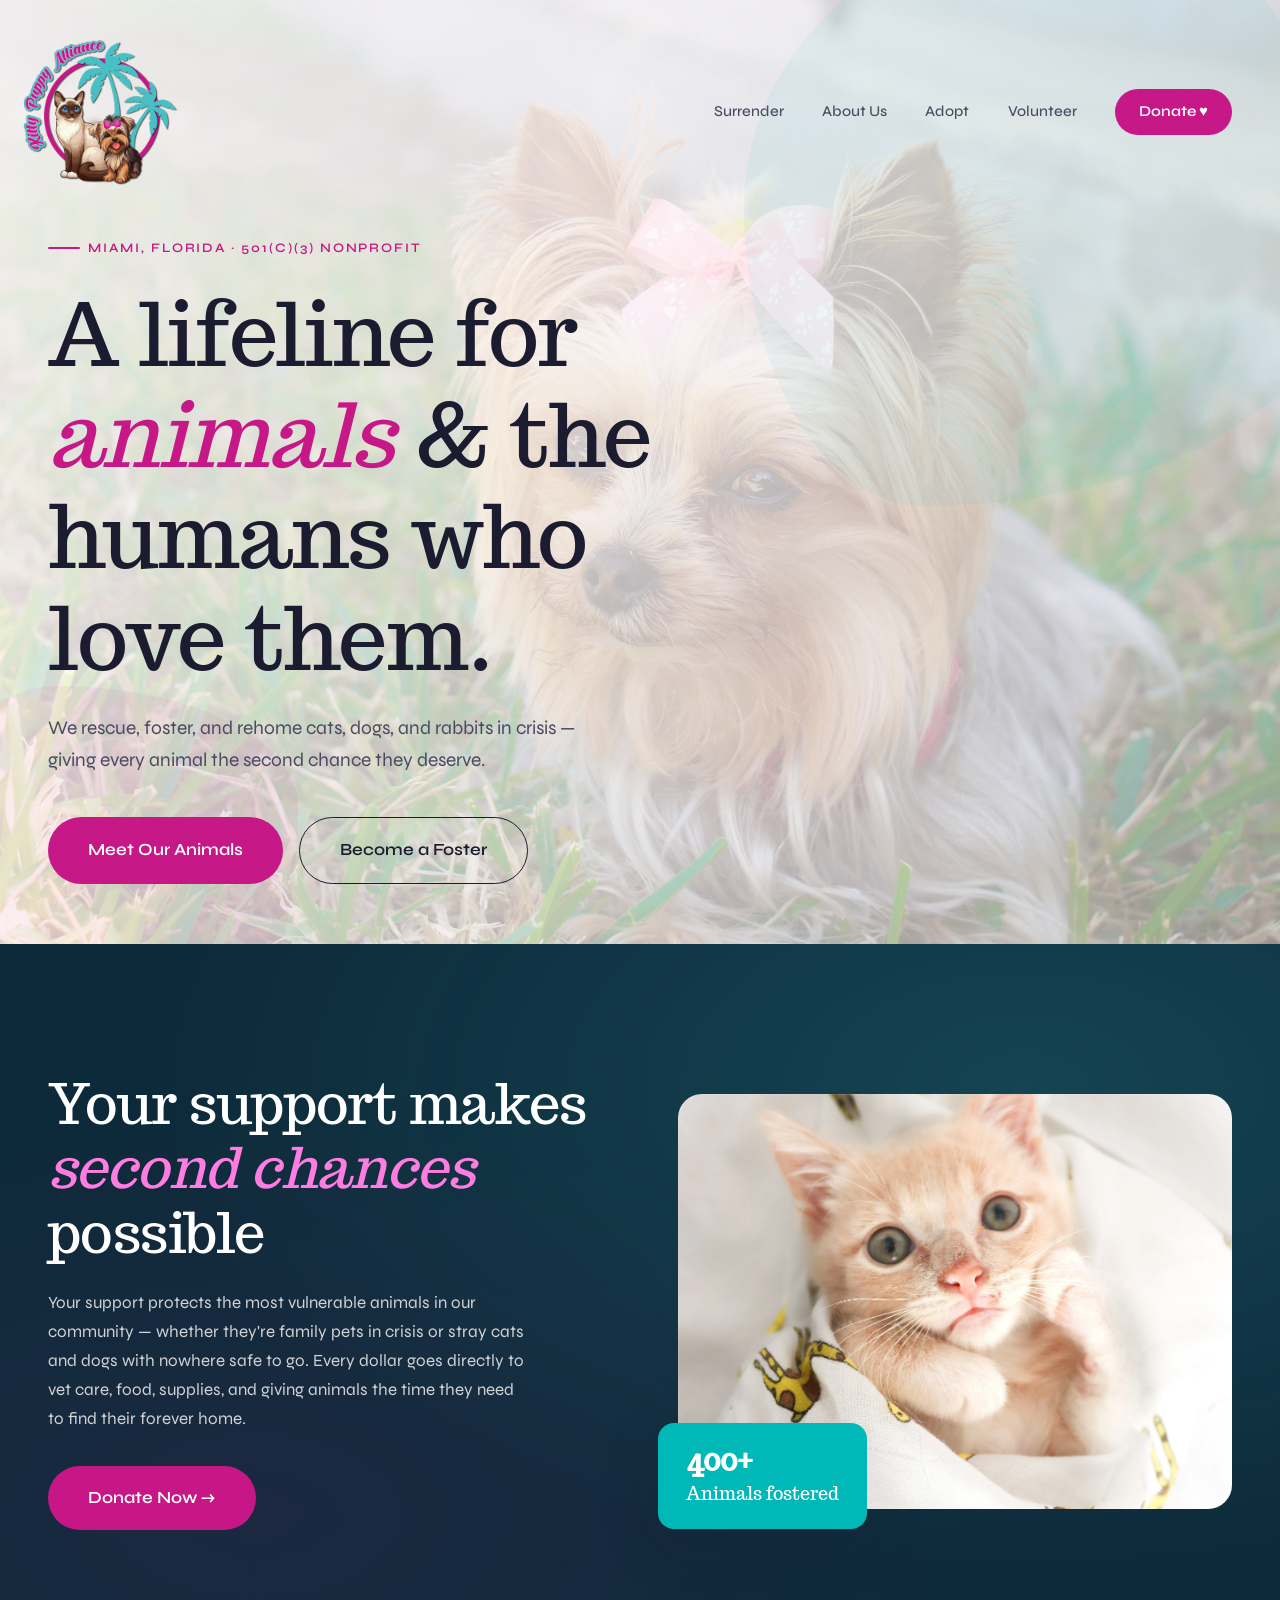
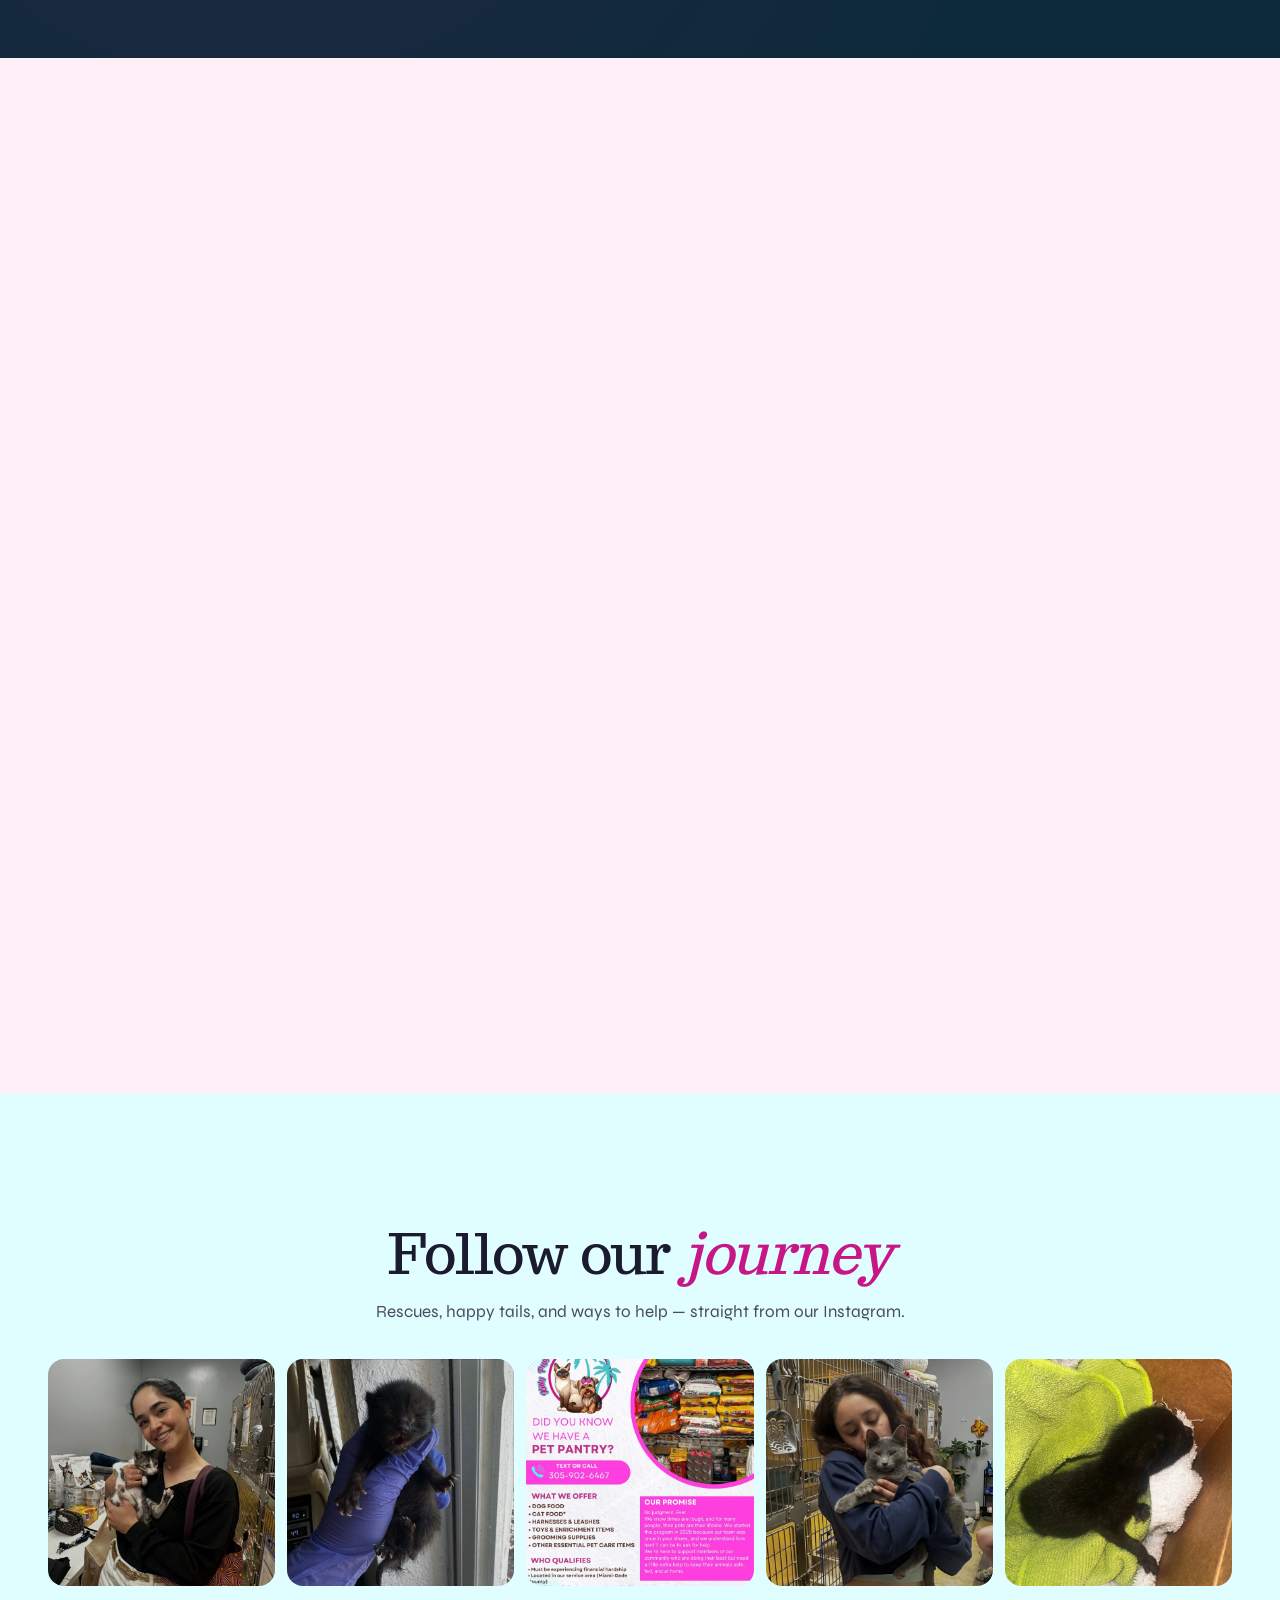
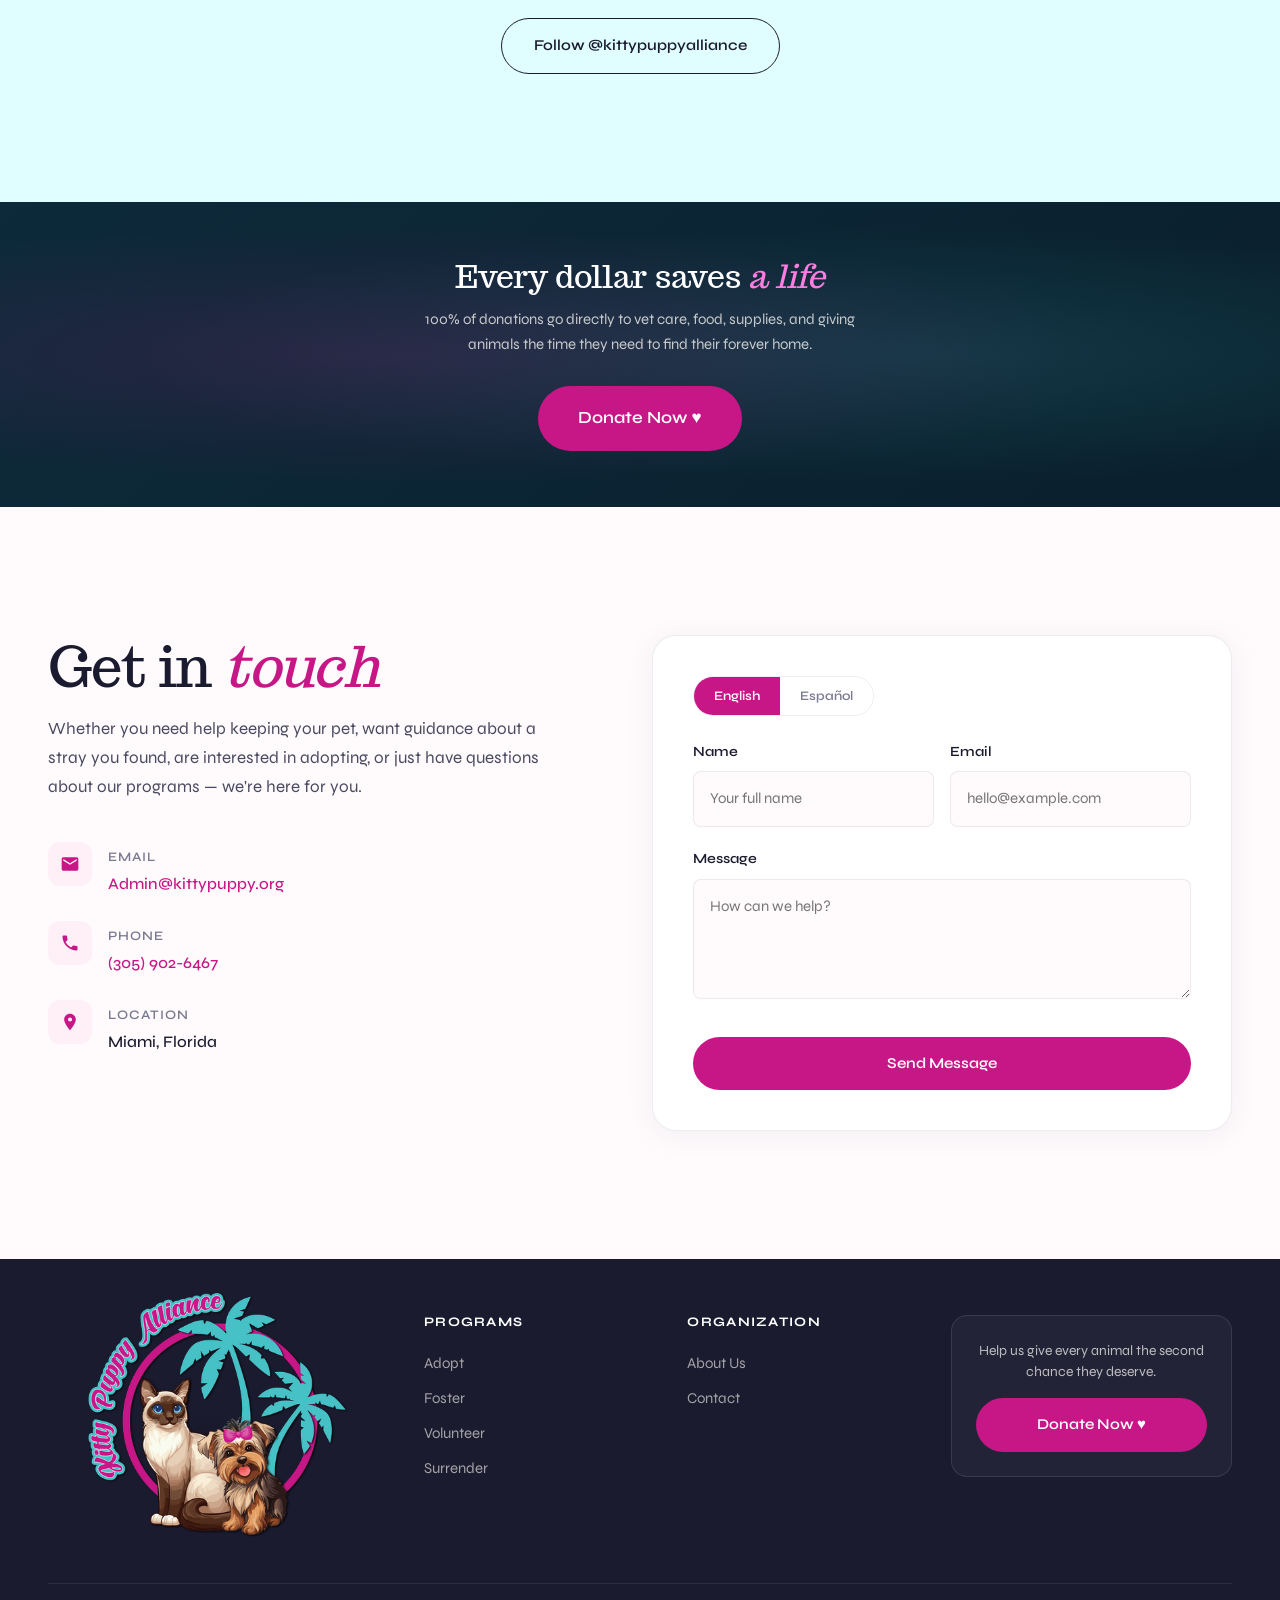
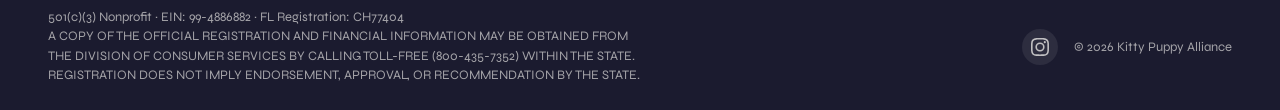
==== commit 51200719: "Download all images locally and add full metadata - Download 20 images from Squarespace CDN to local" ====
--- a/index.html
+++ b/index.html
@@ -5,6 +5,18 @@
   <meta name="viewport" content="width=device-width, initial-scale=1.0">
   <title>Kitty Puppy Alliance — A Lifeline for Animals &amp; The Humans Who Love Them</title>
   <meta name="description" content="Kitty Puppy Alliance is a 501(c)(3) nonprofit animal rescue in Miami, Florida. We rescue, foster, and rehome cats, dogs, and rabbits in crisis.">
+  <link rel="canonical" href="https://kittypuppy.org/">
+  <link rel="icon" type="image/png" href="images/logo.png">
+  <link rel="apple-touch-icon" href="images/logo.png">
+  <meta property="og:type" content="website">
+  <meta property="og:url" content="https://kittypuppy.org/">
+  <meta property="og:title" content="Kitty Puppy Alliance — A Lifeline for Animals & The Humans Who Love Them">
+  <meta property="og:description" content="Kitty Puppy Alliance is a 501(c)(3) nonprofit animal rescue in Miami, Florida. We rescue, foster, and rehome cats, dogs, and rabbits in crisis.">
+  <meta property="og:image" content="https://kittypuppy.org/images/og-image.jpg">
+  <meta name="twitter:card" content="summary_large_image">
+  <meta name="twitter:title" content="Kitty Puppy Alliance — A Lifeline for Animals & The Humans Who Love Them">
+  <meta name="twitter:description" content="Kitty Puppy Alliance is a 501(c)(3) nonprofit animal rescue in Miami, Florida. We rescue, foster, and rehome cats, dogs, and rabbits in crisis.">
+  <meta name="twitter:image" content="https://kittypuppy.org/images/og-image.jpg">
   <link rel="preconnect" href="https://fonts.googleapis.com">
   <link rel="preconnect" href="https://fonts.gstatic.com" crossorigin>
   <link href="https://fonts.googleapis.com/css2?family=Trocchi&family=Syne:wght@400;500;600;700&display=swap" rel="stylesheet">
@@ -17,7 +29,7 @@
   <!-- Hero -->
   <section class="hero">
     <div class="hero__bg">
-      <img src="https://images.squarespace-cdn.com/content/v1/691a7016b13113248eb83f88/54608167-864c-4e49-a7c2-6efa915c23bf/IMG_3566.jpeg" alt="Rescued animals at Kitty Puppy Alliance" loading="eager">
+      <img src="images/hero.jpg" alt="Rescued animals at Kitty Puppy Alliance" loading="eager">
       <div class="hero__overlay"></div>
     </div>
     <div class="hero__shape hero__shape--1"></div>
@@ -46,7 +58,7 @@
         </div>
         <div class="support__visual reveal-right">
           <div class="support__image-frame">
-            <img src="https://images.squarespace-cdn.com/content/v1/691a7016b13113248eb83f88/fd886018-0778-4a6e-8fae-75bd3ea95102/F988ADFD-F4CB-4E10-88B8-0BAFC2BAFEB6.jpeg" alt="Rescued cat in foster care" loading="lazy">
+            <img src="images/rescued-cat.jpg" alt="Rescued cat in foster care" loading="lazy">
           </div>
           <div class="support__badge">
             <strong>400+</strong>
@@ -67,7 +79,7 @@
       <div class="programs__grid">
         <div class="program-card reveal reveal-delay-1">
           <div class="program-card__image">
-            <img src="https://images.squarespace-cdn.com/content/v1/691a7016b13113248eb83f88/fd886018-0778-4a6e-8fae-75bd3ea95102/F988ADFD-F4CB-4E10-88B8-0BAFC2BAFEB6.jpeg" alt="Foster a pet" loading="lazy">
+            <img src="images/rescued-cat.jpg" alt="Foster a pet" loading="lazy">
           </div>
           <div class="program-card__body">
             <span class="program-card__tag program-card__tag--foster">Foster</span>
@@ -78,7 +90,7 @@
         </div>
         <div class="program-card reveal reveal-delay-2">
           <div class="program-card__image">
-            <img src="https://images.squarespace-cdn.com/content/v1/691a7016b13113248eb83f88/6ddf6532-f4e2-40ac-bc16-fb9bcedf6098/11F26084-D905-4E90-BDD8-2910A146AE3D_1_105_c.jpeg" alt="Adopt a pet" loading="lazy">
+            <img src="images/adopt-pet.jpg" alt="Adopt a pet" loading="lazy">
           </div>
           <div class="program-card__body">
             <span class="program-card__tag program-card__tag--adopt">Adopt</span>
@@ -89,7 +101,7 @@
         </div>
         <div class="program-card reveal reveal-delay-3">
           <div class="program-card__image">
-            <img src="https://images.squarespace-cdn.com/content/v1/691a7016b13113248eb83f88/5311fc59-9206-459a-94c9-543d35c94bcd/IMG_0986.jpeg" alt="Volunteer with us" loading="lazy">
+            <img src="images/volunteer.jpg" alt="Volunteer with us" loading="lazy">
           </div>
           <div class="program-card__body">
             <span class="program-card__tag program-card__tag--volunteer">Volunteer</span>
@@ -111,23 +123,23 @@
       </div>
       <div class="ig-grid reveal">
         <a href="https://www.instagram.com/p/DWP12eRjQel/" target="_blank" rel="noopener" class="ig-grid__item">
-          <img src="https://images.squarespace-cdn.com/content/v1/691a7016b13113248eb83f88/1774317155910-GKJNLU2MZL0O3JR8AP4O/image-asset.jpeg" alt="Double adoption week" loading="lazy">
+          <img src="images/insta-1.jpg" alt="Double adoption week" loading="lazy">
           <div class="ig-grid__overlay"><svg xmlns="http://www.w3.org/2000/svg" viewBox="0 0 24 24"><path d="M12 2.163c3.204 0 3.584.012 4.85.07 3.252.148 4.771 1.691 4.919 4.919.058 1.265.069 1.645.069 4.849 0 3.205-.012 3.584-.069 4.849-.149 3.225-1.664 4.771-4.919 4.919-1.266.058-1.644.07-4.85.07-3.204 0-3.584-.012-4.849-.07-3.26-.149-4.771-1.699-4.919-4.92-.058-1.265-.07-1.644-.07-4.849 0-3.204.013-3.583.07-4.849.149-3.227 1.664-4.771 4.919-4.919 1.266-.057 1.645-.069 4.849-.069zM12 0C8.741 0 8.333.014 7.053.072 2.695.272.273 2.69.073 7.052.014 8.333 0 8.741 0 12c0 3.259.014 3.668.072 4.948.2 4.358 2.618 6.78 6.98 6.98C8.333 23.986 8.741 24 12 24c3.259 0 3.668-.014 4.948-.072 4.354-.2 6.782-2.618 6.979-6.98.059-1.28.073-1.689.073-4.948 0-3.259-.014-3.667-.072-4.947-.196-4.354-2.617-6.78-6.979-6.98C15.668.014 15.259 0 12 0zm0 5.838a6.162 6.162 0 100 12.324 6.162 6.162 0 000-12.324zM12 16a4 4 0 110-8 4 4 0 010 8zm6.406-11.845a1.44 1.44 0 100 2.881 1.44 1.44 0 000-2.881z"/></svg></div>
         </a>
         <a href="https://www.instagram.com/p/DWKVQyRFB41/" target="_blank" rel="noopener" class="ig-grid__item">
-          <img src="https://images.squarespace-cdn.com/content/v1/691a7016b13113248eb83f88/1774131283427-M9FL3UNNL8Z00792PB2P/image-asset.jpeg" alt="Bottle feeder kittens" loading="lazy">
+          <img src="images/insta-2.jpg" alt="Bottle feeder kittens" loading="lazy">
           <div class="ig-grid__overlay"><svg xmlns="http://www.w3.org/2000/svg" viewBox="0 0 24 24"><path d="M12 2.163c3.204 0 3.584.012 4.85.07 3.252.148 4.771 1.691 4.919 4.919.058 1.265.069 1.645.069 4.849 0 3.205-.012 3.584-.069 4.849-.149 3.225-1.664 4.771-4.919 4.919-1.266.058-1.644.07-4.85.07-3.204 0-3.584-.012-4.849-.07-3.26-.149-4.771-1.699-4.919-4.92-.058-1.265-.07-1.644-.07-4.849 0-3.204.013-3.583.07-4.849.149-3.227 1.664-4.771 4.919-4.919 1.266-.057 1.645-.069 4.849-.069zM12 0C8.741 0 8.333.014 7.053.072 2.695.272.273 2.69.073 7.052.014 8.333 0 8.741 0 12c0 3.259.014 3.668.072 4.948.2 4.358 2.618 6.78 6.98 6.98C8.333 23.986 8.741 24 12 24c3.259 0 3.668-.014 4.948-.072 4.354-.2 6.782-2.618 6.979-6.98.059-1.28.073-1.689.073-4.948 0-3.259-.014-3.667-.072-4.947-.196-4.354-2.617-6.78-6.979-6.98C15.668.014 15.259 0 12 0zm0 5.838a6.162 6.162 0 100 12.324 6.162 6.162 0 000-12.324zM12 16a4 4 0 110-8 4 4 0 010 8zm6.406-11.845a1.44 1.44 0 100 2.881 1.44 1.44 0 000-2.881z"/></svg></div>
         </a>
         <a href="https://www.instagram.com/p/DWEZ2PWCpsP/" target="_blank" rel="noopener" class="ig-grid__item">
-          <img src="https://images.squarespace-cdn.com/content/v1/691a7016b13113248eb83f88/1773930062171-0SS6XVRZ5GCM2GDTG0KZ/image-asset.jpeg" alt="Pet Pantry food support" loading="lazy">
+          <img src="images/insta-3.jpg" alt="Pet Pantry food support" loading="lazy">
           <div class="ig-grid__overlay"><svg xmlns="http://www.w3.org/2000/svg" viewBox="0 0 24 24"><path d="M12 2.163c3.204 0 3.584.012 4.85.07 3.252.148 4.771 1.691 4.919 4.919.058 1.265.069 1.645.069 4.849 0 3.205-.012 3.584-.069 4.849-.149 3.225-1.664 4.771-4.919 4.919-1.266.058-1.644.07-4.85.07-3.204 0-3.584-.012-4.849-.07-3.26-.149-4.771-1.699-4.919-4.92-.058-1.265-.07-1.644-.07-4.849 0-3.204.013-3.583.07-4.849.149-3.227 1.664-4.771 4.919-4.919 1.266-.057 1.645-.069 4.849-.069zM12 0C8.741 0 8.333.014 7.053.072 2.695.272.273 2.69.073 7.052.014 8.333 0 8.741 0 12c0 3.259.014 3.668.072 4.948.2 4.358 2.618 6.78 6.98 6.98C8.333 23.986 8.741 24 12 24c3.259 0 3.668-.014 4.948-.072 4.354-.2 6.782-2.618 6.979-6.98.059-1.28.073-1.689.073-4.948 0-3.259-.014-3.667-.072-4.947-.196-4.354-2.617-6.78-6.979-6.98C15.668.014 15.259 0 12 0zm0 5.838a6.162 6.162 0 100 12.324 6.162 6.162 0 000-12.324zM12 16a4 4 0 110-8 4 4 0 010 8zm6.406-11.845a1.44 1.44 0 100 2.881 1.44 1.44 0 000-2.881z"/></svg></div>
         </a>
         <a href="https://www.instagram.com/p/DWCsL9SlCIN/" target="_blank" rel="noopener" class="ig-grid__item">
-          <img src="https://images.squarespace-cdn.com/content/v1/691a7016b13113248eb83f88/1773873882048-8CS8K16EVOA4K0YY1HZN/image-asset.jpeg" alt="Happy Tails adoptions" loading="lazy">
+          <img src="images/insta-4.jpg" alt="Happy Tails adoptions" loading="lazy">
           <div class="ig-grid__overlay"><svg xmlns="http://www.w3.org/2000/svg" viewBox="0 0 24 24"><path d="M12 2.163c3.204 0 3.584.012 4.85.07 3.252.148 4.771 1.691 4.919 4.919.058 1.265.069 1.645.069 4.849 0 3.205-.012 3.584-.069 4.849-.149 3.225-1.664 4.771-4.919 4.919-1.266.058-1.644.07-4.85.07-3.204 0-3.584-.012-4.849-.07-3.26-.149-4.771-1.699-4.919-4.92-.058-1.265-.07-1.644-.07-4.849 0-3.204.013-3.583.07-4.849.149-3.227 1.664-4.771 4.919-4.919 1.266-.057 1.645-.069 4.849-.069zM12 0C8.741 0 8.333.014 7.053.072 2.695.272.273 2.69.073 7.052.014 8.333 0 8.741 0 12c0 3.259.014 3.668.072 4.948.2 4.358 2.618 6.78 6.98 6.98C8.333 23.986 8.741 24 12 24c3.259 0 3.668-.014 4.948-.072 4.354-.2 6.782-2.618 6.979-6.98.059-1.28.073-1.689.073-4.948 0-3.259-.014-3.667-.072-4.947-.196-4.354-2.617-6.78-6.979-6.98C15.668.014 15.259 0 12 0zm0 5.838a6.162 6.162 0 100 12.324 6.162 6.162 0 000-12.324zM12 16a4 4 0 110-8 4 4 0 010 8zm6.406-11.845a1.44 1.44 0 100 2.881 1.44 1.44 0 000-2.881z"/></svg></div>
         </a>
         <a href="https://www.instagram.com/p/DV6NCt9jXRo/" target="_blank" rel="noopener" class="ig-grid__item">
-          <img src="https://images.squarespace-cdn.com/content/v1/691a7016b13113248eb83f88/1773588071736-IW64A3GZFKMTSSJ0R5R1/image-asset.jpeg" alt="Neonate kitten rescue" loading="lazy">
+          <img src="images/insta-5.jpg" alt="Neonate kitten rescue" loading="lazy">
           <div class="ig-grid__overlay"><svg xmlns="http://www.w3.org/2000/svg" viewBox="0 0 24 24"><path d="M12 2.163c3.204 0 3.584.012 4.85.07 3.252.148 4.771 1.691 4.919 4.919.058 1.265.069 1.645.069 4.849 0 3.205-.012 3.584-.069 4.849-.149 3.225-1.664 4.771-4.919 4.919-1.266.058-1.644.07-4.85.07-3.204 0-3.584-.012-4.849-.07-3.26-.149-4.771-1.699-4.919-4.92-.058-1.265-.07-1.644-.07-4.849 0-3.204.013-3.583.07-4.849.149-3.227 1.664-4.771 4.919-4.919 1.266-.057 1.645-.069 4.849-.069zM12 0C8.741 0 8.333.014 7.053.072 2.695.272.273 2.69.073 7.052.014 8.333 0 8.741 0 12c0 3.259.014 3.668.072 4.948.2 4.358 2.618 6.78 6.98 6.98C8.333 23.986 8.741 24 12 24c3.259 0 3.668-.014 4.948-.072 4.354-.2 6.782-2.618 6.979-6.98.059-1.28.073-1.689.073-4.948 0-3.259-.014-3.667-.072-4.947-.196-4.354-2.617-6.78-6.979-6.98C15.668.014 15.259 0 12 0zm0 5.838a6.162 6.162 0 100 12.324 6.162 6.162 0 000-12.324zM12 16a4 4 0 110-8 4 4 0 010 8zm6.406-11.845a1.44 1.44 0 100 2.881 1.44 1.44 0 000-2.881z"/></svg></div>
         </a>
       </div>
